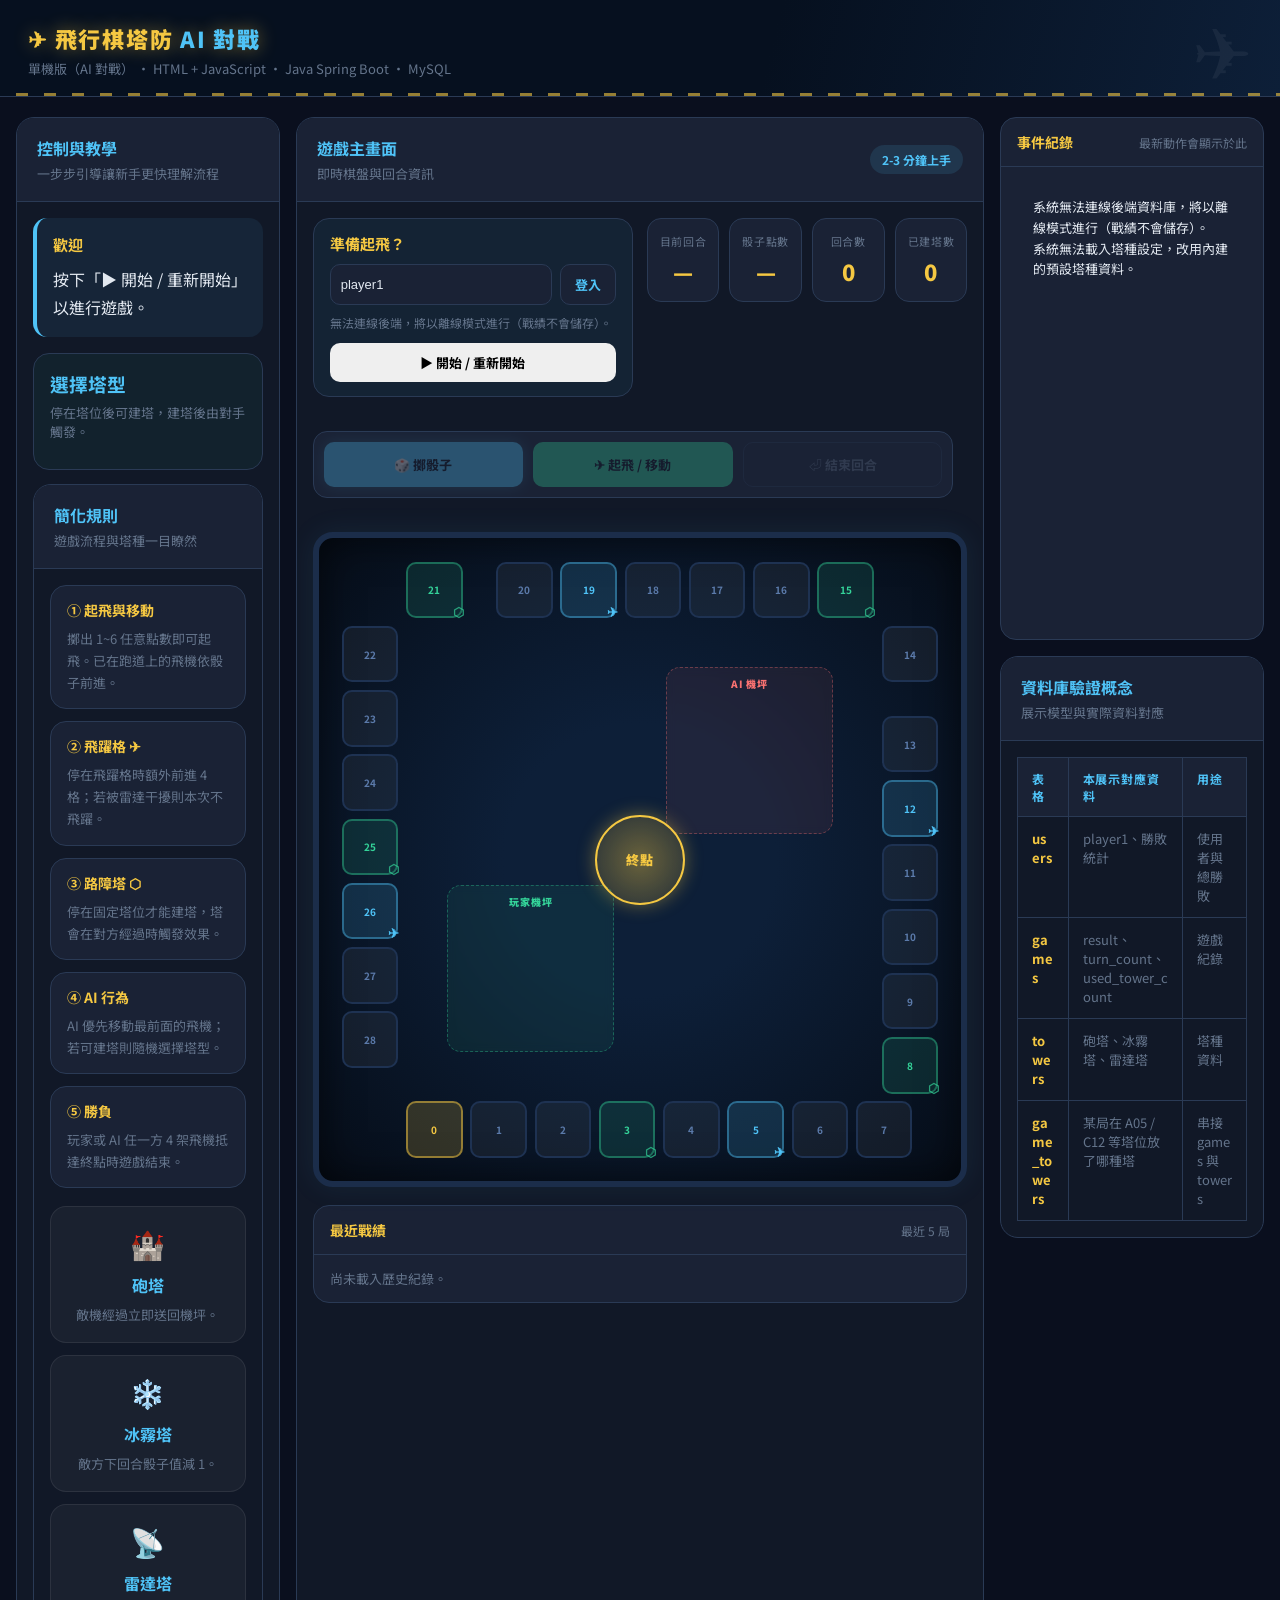
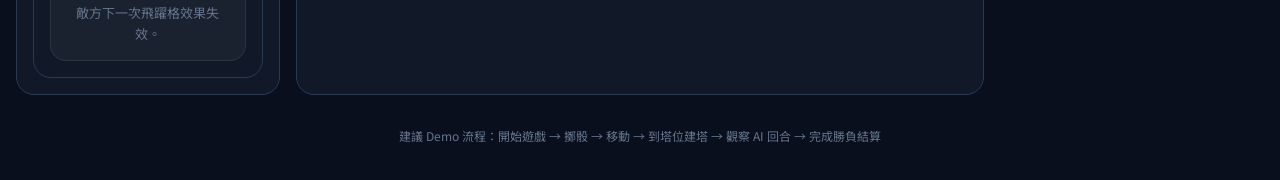
==== src/main/resources/static/index.html @ 7eaee4f8 "workflow second" ====
<!--
  這是整個「飛行棋塔防 AI 對戰」遊戲的唯一一張網頁。
  放在 src/main/resources/static/ 底下，Spring Boot 會把這裡的檔案當成純靜態資源，
  使用者瀏覽 http://localhost:8080/ 時直接回傳這份 HTML，不經過任何樣板引擎渲染。

  所有「動態」的部分（棋盤畫面、回合狀態、AI 行動……）都是由頁面最下方載入的
  /app.js 這支 JavaScript，在瀏覽器端用 document.getElementById(...) 抓取這裡定義的元素、
  再動態修改內容或樣式做出來的。所以下面的註解，重點會放在「這個元素的 id/class
  是被 app.js 或 style.css 拿去做什麼用」。
-->
<!DOCTYPE html>
<html lang="zh-Hant">
<head>
  <meta charset="UTF-8" />
  <meta name="viewport" content="width=device-width, initial-scale=1.0" />
  <title>飛行棋塔防 AI 對戰</title>
  <!-- 從 Google Fonts 載入「思源黑體（Noto Sans TC）」，讓中文字顯示更好看 -->
  <link rel="preconnect" href="https://fonts.googleapis.com">
  <link href="https://fonts.googleapis.com/css2?family=Noto+Sans+TC:wght@400;700;900&display=swap" rel="stylesheet">
  <!-- 樣式表，對應 src/main/resources/static/style.css。用相對路徑（不加開頭的 /）而不是 /style.css，
       是為了同時相容 Spring Boot（服務在網域根目錄）跟 GitHub Pages（服務在 /Flight_chess/ 子路徑）兩種情境 -->
  <link rel="stylesheet" href="style.css" />
</head>
<body>
  <!-- 頁首：純裝飾用的標題區塊，.runway-line 是 CSS 動畫做出的跑道虛線效果 -->
  <header>
    <div class="runway-line"></div>
    <h1>✈ 飛行棋塔防 <span>AI 對戰</span></h1>
    <p>單機版（AI 對戰） • HTML + JavaScript • Java Spring Boot • MySQL</p>
  </header>

  <main class="wrap">
    <!-- 整個畫面用 CSS Grid 分成三欄：左邊教學面板 / 中間棋盤 / 右邊紀錄與資料庫展示 -->
    <div class="grid-main">

      <!-- ===== 左欄：控制與教學面板 ===== -->
      <aside class="card info-panel">
        <div class="card-header">
          <div>
            <h2>控制與教學</h2>
            <p class="subtitle">一步步引導讓新手更快理解流程</p>
          </div>
        </div>

        <div class="body">
          <!--
            教學提示區塊：app.js 裡的 setTip(title, text) 函式會即時改寫這兩個元素的內容，
            在遊戲的每個步驟（擲骰、移動、AI 回合中……）顯示對應的操作提示，
            達成「像有一個小老師在旁邊教你怎麼玩」的效果。
          -->
          <div class="tutorial">
            <h3 id="tipTitle">歡迎</h3>
            <div id="tipText">按下「▶ 開始 / 重新開始」以進行遊戲。</div>
          </div>

          <!--
            建塔選單：裡面的按鈕不是寫死在這裡，而是 app.js 頁面載入時呼叫 GET /api/towers 拿到
            塔種清單後，用 renderTowerChoiceButtons() 動態產生的（每顆按鈕的 data-tower 屬性
            標記塔的種類代號），這樣「有哪幾種塔、名字/圖示是什麼」就以資料庫為準，不用前後端
            各自維護一份寫死的清單。預設用 style="display:none" 藏起來，玩家移動後如果剛好停在
            塔位格，app.js 會把這裡的 display 改成 "grid" 顯示出來。
          -->
          <div class="tower-choice-panel">
            <div class="tower-title">
              <h3>選擇塔型</h3>
              <p>停在塔位後可建塔，建塔後由對手觸發。</p>
            </div>
            <div class="choice" id="towerChoices" style="display:none"></div>
          </div>

          <!-- 純靜態的規則說明文字，讓新手玩之前先了解玩法，這一區完全不需要 JavaScript 參與 -->
          <div class="rule-panel-wrapper">
            <section class="card rule-panel">
              <div class="card-header">
                <div>
                  <h2>簡化規則</h2>
                  <p class="subtitle">遊戲流程與塔種一目瞭然</p>
                </div>
              </div>
              <div class="body">
                <div class="rules">
                  <div class="rule"><b>① 起飛與移動</b><span class="small">擲出 1~6 任意點數即可起飛。已在跑道上的飛機依骰子前進。</span></div>
                  <div class="rule"><b>② 飛躍格 ✈</b><span class="small">停在飛躍格時額外前進 4 格；若被雷達干擾則本次不飛躍。</span></div>
                  <div class="rule"><b>③ 路障塔 ⬡</b><span class="small">停在固定塔位才能建塔，塔會在對方經過時觸發效果。</span></div>
                  <div class="rule"><b>④ AI 行為</b><span class="small">AI 優先移動最前面的飛機；若可建塔則隨機選擇塔型。</span></div>
                  <div class="rule"><b>⑤ 勝負</b><span class="small">玩家或 AI 任一方 4 架飛機抵達終點時遊戲結束。</span></div>
                </div>

                <div class="tower-types-panel">
                  <div class="tower-card">
                    <span class="icon">🏰</span>
                    <strong>砲塔</strong>
                    <p>敵機經過立即送回機坪。</p>
                  </div>
                  <div class="tower-card">
                    <span class="icon">❄️</span>
                    <strong>冰霧塔</strong>
                    <p>敵方下回合骰子值減 1。</p>
                  </div>
                  <div class="tower-card">
                    <span class="icon">📡</span>
                    <strong>雷達塔</strong>
                    <p>敵方下一次飛躍格效果失效。</p>
                  </div>
                </div>
              </div>
            </section>
          </div>
        </div>
      </aside>

      <!-- ===== 中欄：遊戲主畫面（棋盤） ===== -->
      <section class="card board-panel">
        <div class="card-header">
          <div>
            <h2>遊戲主畫面</h2>
            <p class="subtitle">即時棋盤與回合資訊</p>
          </div>
          <span class="chip">2-3 分鐘上手</span>
        </div>

        <div class="body">
          <div class="board-header-row">
            <!-- 開始 / 重新開始按鈕：app.js 監聽這顆按鈕的 click 事件，重置整個遊戲狀態並開新的一局 -->
            <div class="start-box compact">
              <h3>準備起飛？</h3>
              <!--
                身分輸入區：只填名字、不需要密碼，純粹讓後端知道「這次是誰在玩」，
                好把這一局的勝敗紀錄掛在正確的名字底下。輸入框預設值 player1，
                不改名字直接按「登入」的話，行為跟以前寫死自動登入 player1 完全一樣。
              -->
              <div class="player-id-row">
                <input type="text" id="usernameInput" placeholder="輸入你的名字" value="player1" maxlength="20" />
                <button id="loginBtn" class="secondary">登入</button>
              </div>
              <p class="small" id="loginStatus">尚未登入，戰績不會被記錄</p>
              <button id="startBtn">▶ 開始 / 重新開始</button>
            </div>
            <!--
              四個狀態顯示區塊，對應 app.js 的 updateLabels() 函式：
              每次遊戲狀態改變（換人、擲骰、回合數增加、建塔）都會重新把最新數值寫進這四個 <b> 標籤裡。
            -->
            <div class="status">
              <div class="stat"><small>目前回合</small><b id="turnLabel">—</b></div>
              <div class="stat"><small>骰子點數</small><b id="diceLabel">—</b></div>
              <div class="stat"><small>回合數</small><b id="roundLabel">0</b></div>
              <div class="stat"><small>已建塔數</small><b id="towerCountLabel">0</b></div>
            </div>
          </div>

          <!--
            三個操作按鈕，對應玩家一個回合的標準流程：擲骰 -> 移動 -> 結束回合。
            一開始都是 disabled（灰掉不能按），app.js 會依照目前輪到誰、進行到哪個步驟，
            動態切換這三顆按鈕的 disabled 狀態，避免玩家亂按（例如還沒擲骰就想移動）。
          -->
          <div class="top-row">
            <div class="controls">
              <button id="rollBtn" disabled>🎲 擲骰子</button>
              <button id="moveBtn" disabled>✈ 起飛 / 移動</button>
              <button id="endBtn" disabled>⏎ 結束回合</button>
            </div>
          </div>

          <!--
            棋盤本體：這裡一開始是空的 <div>！
            app.js 的 drawBoard() 函式會用 JavaScript 動態產生棋盤格子、機坪、飛機、塔等所有畫面元素，
            並塞進這個容器裡。每次遊戲狀態改變時，drawBoard() 都會清空重畫一次
            （board.innerHTML = ''），是最單純但足夠應付這個規模遊戲的畫面更新方式。
          -->
          <div id="board" class="board-root"></div>

          <!--
            最近戰績：內容完全由 app.js 的 renderHistory() 動態產生（一開始只有這行純文字提示），
            資料來源是 GET /api/games/history?userId=，回傳目前登入者最近 5 局的紀錄
            （結果、時間、回合數、玩家/AI 步數、建塔數）。每次表明身分、每局結束後都會重新載入一次。
          -->
          <section class="history-panel">
            <div class="history-header">
              <h3>最近戰績</h3>
              <span>最近 5 局</span>
            </div>
            <div id="historyBody">
              <p class="history-empty">尚未載入歷史紀錄。</p>
            </div>
          </section>
        </div>
      </section>

      <!-- ===== 右欄：事件紀錄 + 資料庫展示 ===== -->
      <aside class="right-col">
        <!-- 事件紀錄面板：app.js 的 log(msg, type) 函式會在這裡用 prepend() 把每一則新訊息插入最上方 -->
        <div class="card log-panel">
          <div class="log-header">
            <h3>事件紀錄</h3>
            <span>最新動作會顯示於此</span>
          </div>
          <div class="body">
            <div class="log" id="log"></div>
          </div>
        </div>

        <!--
          資料庫驗證概念表格：純靜態文字，用來對照說明「後端四張資料表分別存了什麼、用途是什麼」，
          幫助不熟資料庫的人理解這個 demo 專案的後端設計概念，跟目前畫面上的即時遊戲資料沒有直接綁定。
        -->
        <section class="card db-panel">
          <div class="card-header">
            <div>
              <h2>資料庫驗證概念</h2>
              <p class="subtitle">展示模型與實際資料對應</p>
            </div>
          </div>
          <div class="body">
            <table class="table">
              <thead><tr><th>表格</th><th>本展示對應資料</th><th>用途</th></tr></thead>
              <tbody>
                <tr><td>users</td><td>player1、勝敗統計</td><td>使用者與總勝敗</td></tr>
                <tr><td>games</td><td>result、turn_count、used_tower_count</td><td>遊戲紀錄</td></tr>
                <tr><td>towers</td><td>砲塔、冰霧塔、雷達塔</td><td>塔種資料</td></tr>
                <tr><td>game_towers</td><td>某局在 A05 / C12 等塔位放了哪種塔</td><td>串接 games 與 towers</td></tr>
              </tbody>
            </table>
          </div>
        </section>
      </aside>
    </div>

    <div class="footer">建議 Demo 流程：開始遊戲 → 擲骰 → 移動 → 到塔位建塔 → 觀察 AI 回合 → 完成勝負結算</div>
  </main>

  <!--
    遊戲結束彈窗：預設用 CSS（.modal 沒有 .show class 時 display:none）隱藏起來。
    app.js 的 endGame() 判定出勝負後，會把 "show" 這個 class 加到 #resultModal 上讓它顯示，
    並把結果文字寫進 #resultText / #resultDetail 這兩個元素。
  -->
  <div class="modal" id="resultModal">
    <div class="box">
      <h2>遊戲結束</h2>
      <div class="resultBig" id="resultText"></div>
      <p id="resultDetail"></p>
      <button id="closeModal">回到遊戲</button>
    </div>
  </div>

  <!-- 整個遊戲的邏輯大腦：所有互動、動畫、狀態管理、呼叫後端 API 都寫在這支檔案裡 -->
  <script src="app.js"></script>
</body>
</html>
---- src/main/resources/static/style.css ----
/*
  這是整個遊戲畫面的樣式表。
  設計採用深色科幻／機場跑道風格，主要靠 CSS 變數（自訂屬性）統一管理配色，
  這樣之後想換整體色調，只需要改最上面 :root 區塊裡的顏色值即可，不用每個地方都改。
*/
:root {
  --bg:       #0a0f1e; /* 整個頁面的背景色（深藍黑） */
  --panel:    #111827; /* 卡片（.card）的背景色 */
  --panel2:   #1a2235; /* 卡片內「次一層」區塊的背景色，例如 card-header、controls */
  --border:   #2a3a55; /* 卡片、按鈕等元素統一使用的邊框顏色 */
  --accent:   #4fc3f7; /* 主要強調色（藍），用在標題、擲骰按鈕等 */
  --accent2:  #f5c842; /* 次要強調色（金黃），用在 Logo 文字、統計數字、彈窗標題 */
  --green:    #34d399; /* 玩家陣營代表色 */
  --red:      #f87171; /* AI 陣營代表色 */
  --purple:   #a78bfa; /* 塔（防禦建築）代表色 */
  --text:     #e2e8f0; /* 一般文字顏色 */
  --muted:    #64748b; /* 次要／說明文字顏色（比較不顯眼） */
  --player-c: #34d399; /* 玩家顏色（目前程式碼實際上是直接寫死色碼，這個變數保留給未來擴充用） */
  --ai-c:     #f87171; /* AI 顏色（同上） */
  --glow-blue: 0 0 16px rgba(79,195,247,.35); /* 藍色光暈陰影，做出霓虹發光的視覺效果 */
  --glow-gold: 0 0 16px rgba(245,200,66,.35); /* 金色光暈陰影 */
}

/* 全域重置：把瀏覽器預設的 margin / padding 都清掉，並統一用 border-box 計算寬高（比較符合直覺，寬度包含 padding 和 border） */
*, *::before, *::after { box-sizing: border-box; margin: 0; padding: 0; }
body {
  font-family: "Noto Sans TC", "Microsoft JhengHei", Arial, sans-serif; /* 中文優先用思源黑體，找不到就退回微軟正黑體、Arial */
  background: var(--bg); color: var(--text); min-height: 100vh;
}

/* ── HEADER：頁面最上方的標題橫幅 ── */
header {
  position: relative; overflow: hidden;
  padding: 22px 28px 18px;
  border-bottom: 1px solid var(--border);
  background: linear-gradient(105deg, #06101f 60%, #0d1f38); /* 斜角漸層背景，增加科技感 */
}
/* ::before 偽元素：在標題右側疊一個超大的半透明飛機符號當背景裝飾，純視覺效果，不影響版面配置（pointer-events:none 讓滑鼠事件穿透它） */
header::before {
  content: '✈'; position: absolute; right: 28px; top: 50%; transform: translateY(-50%);
  font-size: 72px; opacity: .06; pointer-events: none;
}
header h1 { font-size: 22px; font-weight: 900; letter-spacing: .08em; color: var(--accent2); text-shadow: 0 0 18px rgba(245,200,66,.45); }
header h1 span { color: var(--accent); } /* 標題裡 <span>AI 對戰</span> 這段文字用另一種強調色 */
header p { margin-top: 5px; font-size: 13px; color: var(--muted); }

/* ── LAYOUT：整體版面（外層容器 + 主要三欄格線） ── */
.wrap { width: min(100%, 1440px); max-width: none; margin: 20px auto; padding: 0 16px; display: grid; grid-template-columns: 1fr; gap: 16px; }

/* ── CARDS：專案裡到處都在用的「卡片」樣式元件（圓角 + 邊框 + 深色背景） ── */
.card { background: var(--panel); border: 1px solid var(--border); border-radius: 18px; overflow: hidden; }
.card-header { display: flex; align-items: center; justify-content: space-between; gap: 12px; padding: 18px 20px; background: var(--panel2); border-bottom: 1px solid var(--border); }
.card-header h2 { margin: 0; font-size: 16px; color: var(--accent); }
.card-header .subtitle { margin: 4px 0 0; color: var(--muted); font-size: 13px; }
.card .body { padding: 16px; }

/* 小圓角標籤（例如頁面上「2-3 分鐘上手」那個小標籤） */
.chip { display: inline-flex; align-items: center; gap: 6px; padding: 6px 12px; border-radius: 999px; background: rgba(79,195,247,.12); color: var(--accent); font-size: 12px; font-weight: 700; }

/* ── CONTROLS：擲骰子／移動／結束回合 三顆按鈕的外層容器與按鈕通用樣式 ── */
.controls {
  display: flex; flex-wrap: wrap; gap: 10px; margin-bottom: 16px;
  background: var(--panel2); border: 1px solid var(--border);
  border-radius: 14px; padding: 10px;
}
.controls button { flex: 1 1 100px; padding: 12px 10px; font-size: 13px; } /* flex: 1 1 100px 讓三顆按鈕平均分配寬度，且最小 100px */
/* 全站按鈕的基礎樣式 */
button {
  border: none; border-radius: 10px; padding: 10px;
  font-weight: 700; font-size: 13px; cursor: pointer;
  transition: opacity .15s, transform .1s; font-family: inherit;
}
button:hover:not(:disabled) { opacity: .88; transform: translateY(-1px); } /* 滑鼠移入時微微上浮 + 變透明，但 disabled 的按鈕不套用這個效果 */
button:active:not(:disabled) { transform: translateY(0); } /* 按下瞬間回到原位，做出「按壓感」 */
button:disabled { opacity: .3; cursor: not-allowed; } /* app.js 會動態切換按鈕的 disabled 屬性，這裡負責讓「不能按」的按鈕看起來就是灰灰的不能按 */
#rollBtn   { background: var(--accent);  color: #0a0f1e; box-shadow: var(--glow-blue); }
#moveBtn   { background: var(--green);   color: #0a0f1e; }
#endBtn    { background: var(--panel2);  color: var(--muted); border: 1px solid var(--border); }
button.warn      { background: #fb923c; color: #0a0f1e; } /* 建塔選單裡「砲塔」按鈕用的警示橘色 */
button.secondary { background: var(--panel2); color: var(--accent); border: 1px solid var(--border); }

/* ── STATUS：回合／骰子／回合數／建塔數 四格統計資訊 ── */
.status { display: grid; grid-template-columns: repeat(4,1fr); gap: 10px; margin-bottom: 16px; }
.stat { background: var(--panel2); border: 1px solid var(--border); border-radius: 14px; padding: 14px 12px; text-align: center; }
.stat small { display: block; font-size: 11px; color: var(--muted); letter-spacing: .06em; text-transform: uppercase; margin-bottom: 6px; }
.stat b { display: block; font-size: 22px; font-weight: 900; color: var(--accent2); } /* 這個 <b> 標籤就是 app.js updateLabels() 會動態改內容的地方 */

/* ── BOARD：棋盤格子樣式 ── */
/*
  棋盤上每一格 (.cell) 都用 position:absolute 搭配 left/top 的百分比座標來定位，
  座標數值來自 app.js 裡的 path 陣列（[x,y] 座標表），所以 CSS 這邊只負責「長什麼樣子」，
  「畫在哪裡」是 JavaScript 動態算出來後用 inline style 設定的。
*/
.cell {
  position: absolute; width: 8.8%; height: 8.8%;
  border-radius: 10px; border: 2px solid #1e3252;
  display: flex; align-items: center; justify-content: center;
  font-size: 10px; font-weight: 700; color: #5b7aaa;
}
.cell.path      { background: rgba(255,255,255,.05); } /* 一般路徑格 */
.cell.start     { background: rgba(245,200,66,.18); border-color: rgba(245,200,66,.5); color: var(--accent2); } /* 起點格（第 0 格） */
.cell.jump      { background: rgba(79,195,247,.15); border-color: rgba(79,195,247,.4); color: var(--accent); } /* 飛躍格 */
.cell.towerSpot { background: rgba(52,211,153,.12); border-color: rgba(52,211,153,.4); color: var(--green); } /* 可建塔格 */
.cell.finish {
  width: 14%; height: 14%;
  background: radial-gradient(circle, rgba(245,200,66,.4), rgba(245,200,66,.1));
  border: 2px solid var(--accent2); border-radius: 50%;
  color: var(--accent2); font-size: 13px; font-weight: 900; letter-spacing: .05em;
  box-shadow: 0 0 18px rgba(245,200,66,.4); z-index: 5; /* 終點格畫成一個發光圓形，比其他格子大一些 */
}
/* 用 ::after 偽元素在格子右下角疊加小圖示文字，區分飛躍格 / 可建塔格，不用額外加 HTML 元素 */
.cell::after { position: absolute; font-size: 13px; bottom: -5px; right: -3px; }
.cell.jump::after      { content: "✈"; }
.cell.towerSpot::after { content: "⬡"; color: var(--green); opacity: .7; }

/* ── 機坪（尚未起飛的飛機停放區） ── */
.hangar {
  position: absolute; border-radius: 14px;
  padding: 8px 10px; font-size: 11px; font-weight: 900;
  text-align: center; border: 1px dashed; backdrop-filter: blur(4px); /* 虛線邊框 + 毛玻璃模糊效果 */
}
.hangar-label { font-size: 10px; letter-spacing: .08em; text-transform: uppercase; margin-bottom: 6px; display: block; }
.hangar.player { left: 20%; bottom: 20%; width: 26%; min-height: 26%; background: rgba(52,211,153,.08); border-color: rgba(52,211,153,.35); color: var(--green); } /* 玩家機坪固定畫在棋盤左下角 */
.hangar.ai     { right: 20%; top: 20%;  width: 26%; min-height: 26%; background: rgba(248,113,113,.08); border-color: rgba(248,113,113,.35); color: var(--red); } /* AI 機坪固定畫在棋盤右上角 */
.hangar-planes { display: flex; flex-wrap: wrap; justify-content: center; gap: 4px; min-height: 34px; align-items: center; } /* 機坪裡飛機圖示用 flex 自動排列 */

/* ── 飛機棋子與塔的樣式 ── */
/*
  .plane 的 transition: left .35s ease, top .35s ease 是整個棋盤「動畫」的關鍵：
  app.js 每次只是單純改變飛機元素的 left/top（百分比座標），
  瀏覽器就會自動把「舊位置 -> 新位置」的移動過程，用 0.35 秒的緩動動畫呈現出來，
  完全不需要自己寫 requestAnimationFrame 或任何 JS 動畫邏輯。
*/
.plane { position: absolute; width: 28px; height: 28px; display: flex; align-items: center; justify-content: center; z-index: 10; transition: left .35s ease, top .35s ease; filter: drop-shadow(0 2px 6px rgba(0,0,0,.6)); }
.plane svg { width: 100%; height: 100%; }
.hangar-plane { display: inline-flex; align-items: center; justify-content: center; width: 22px; height: 22px; filter: drop-shadow(0 1px 3px rgba(0,0,0,.5)); }
.hangar-plane svg { width: 100%; height: 100%; }

.tower { position: absolute; width: 28px; height: 28px; border-radius: 7px; background: rgba(167,139,250,.2); border: 2px solid var(--purple); display: flex; align-items: center; justify-content: center; font-size: 16px; z-index: 8; box-shadow: 0 0 10px rgba(167,139,250,.25); }

/* ── PANEL ELEMENTS：整體版面配置細節（三欄格線、各個小區塊的排版） ── */
.grid-main { display: grid; grid-template-columns: minmax(240px, 1fr) auto minmax(240px, 1fr); gap: 16px; } /* 左右兩欄彈性寬度、中間棋盤欄用 auto（依內容自動決定寬度） */
.right-col { display: flex; flex-direction: column; gap: 16px; }
.board-panel, .info-panel, .rule-panel, .db-panel { display: flex; flex-direction: column; }
.top-row { display: grid; grid-template-columns: 1fr auto; gap: 14px; margin-bottom: 18px; align-items: center; }
.board-header-row { display: grid; grid-template-columns: minmax(220px, 320px) 1fr; gap: 14px; margin-bottom: 18px; align-items: start; }
.start-box.compact { padding: 14px 16px; }
.start-box.compact h3 { font-size: 15px; margin-bottom: 10px; }
.start-box.compact button { width: 100%; }
.chip-wrapper { display: flex; justify-content: flex-end; align-items: center; }

/* 身分輸入區（輸入名字 + 登入按鈕），跟 app.js 的 identifyUser() 對應 */
.player-id-row { display: flex; gap: 8px; margin-bottom: 8px; }
.player-id-row input {
  flex: 1; min-width: 0; padding: 10px; border-radius: 10px;
  border: 1px solid var(--border); background: var(--panel2); color: var(--text); font-size: 13px;
}
.player-id-row input:focus { outline: 1px solid var(--accent); }
/* 這裡要覆蓋掉 .start-box.compact button 的 width:100%，讓登入按鈕維持自己該有的寬度，跟輸入框並排 */
.start-box.compact .player-id-row button { width: auto; flex: 0 0 auto; padding: 10px 14px; }
#loginStatus { color: var(--muted); font-size: 12px; margin-bottom: 10px; }

/* 棋盤外框：用 aspect-ratio: 1/1 讓棋盤永遠維持正方形，不管視窗寬度怎麼變 */
#board {
  position: relative; margin: auto;
  width: min(720px, 100%); aspect-ratio: 1/1;
  background: radial-gradient(ellipse at 50% 50%, #0d1f38 30%, #060d18);
  border: 6px solid #1b2d4a; border-radius: 20px;
  box-shadow: inset 0 0 40px rgba(0,0,0,.6), 0 0 30px rgba(79,195,247,.08);
  overflow: hidden;
}
.board-root { width: 100%; display:flex; align-items:center; justify-content:center; padding: 12px; }

/* 事件紀錄面板：.log 固定高度並可垂直捲動，最新訊息會用 prepend 加到最上面 */
.log-panel { border: 1px solid var(--border); border-radius: 16px; overflow: hidden; background: var(--panel2); }
.log-header { display: flex; align-items: baseline; justify-content: space-between; gap: 12px; padding: 14px 16px; border-bottom: 1px solid var(--border); }
.log-header h3 { margin: 0; font-size: 14px; color: var(--accent2); }
.log-header span { color: var(--muted); font-size: 12px; }
.log { min-height: 400px; height: 440px; overflow-y: auto; padding: 14px 16px; font-size: 13px; line-height: 1.6; }

.start-box { border: 1px solid var(--border); border-radius: 16px; padding: 18px; background: rgba(79,195,247,.06); margin-bottom: 16px; }
.start-box h3 { margin: 0 0 8px; color: var(--accent2); }
.start-box p { color: var(--muted); line-height: 1.7; margin-bottom: 16px; }

/* 教學提示區塊（對應 index.html 裡的 #tipTitle / #tipText），左側有一條強調色的邊條，視覺上像便利貼提示 */
.tutorial { border-left: 4px solid var(--accent); background: rgba(79,195,247,.08); border-radius: 14px; padding: 16px; margin-bottom: 16px; }
.tutorial h3 { margin: 0 0 10px; color: var(--accent2); font-size: 15px; }
.tutorial div { color: var(--text); line-height: 1.75; }

.tower-choice-panel { border: 1px solid var(--border); border-radius: 16px; padding: 16px; background: rgba(52,211,153,.05); }
.tower-title { margin-bottom: 12px; }
.tower-title h3 { margin: 0 0 6px; color: var(--accent); }
.tower-title p { margin: 0; color: var(--muted); font-size: 13px; }
.choice { display: grid; grid-template-columns: repeat(3,1fr); gap: 10px; } /* 三種塔的選擇按鈕平均分成三欄 */
.choice button { padding: 12px 10px; font-size: 14px; }
.rule-panel .body { display: grid; gap: 18px; }
.rules { display: grid; gap: 12px; grid-template-columns: 1fr; }
.rule { background: var(--panel2); border: 1px solid var(--border); border-radius: 16px; padding: 14px 16px; }
.rule b { display: block; color: var(--accent2); font-size: 14px; margin-bottom: 8px; }
.rule .small { display: block; color: var(--muted); font-size: 13px; line-height: 1.7; }
.tower-types-panel { display: grid; grid-template-columns: 1fr; gap: 12px; }

.rule-panel-wrapper { margin-top: 14px; display: grid; gap: 12px; }
.tower-types-panel .tower-card { padding: 16px; border-radius: 16px; background: rgba(255,255,255,.04); border: 1px solid rgba(255,255,255,.08); text-align: center; }
.tower-types-panel .tower-card .icon { display: block; font-size: 28px; margin-bottom: 10px; }
.tower-types-panel .tower-card strong { display: block; color: var(--accent); margin-bottom: 8px; }
.tower-types-panel .tower-card p { margin: 0; color: var(--muted); font-size: 13px; line-height: 1.6; }
.db-panel .body { display: grid; gap: 16px; }

/* 資料庫對照表格樣式 */
.table { width: 100%; border-collapse: collapse; font-size: 13px; table-layout: fixed; }
.table th, .table td { border: 1px solid var(--border); padding: 12px 14px; text-align: left; vertical-align: top; word-break: break-word; }
.table th { background: var(--panel2); color: var(--accent); font-size: 12px; letter-spacing: .07em; text-transform: uppercase; }
.table td { color: var(--muted); }
.table td:first-child { color: var(--accent2); font-weight: 700; }
.table th:nth-child(1), .table td:nth-child(1) { width: 22%; }
.table th:nth-child(2), .table td:nth-child(2) { width: 50%; }
.table th:nth-child(3), .table td:nth-child(3) { width: 28%; }

/* ── 最近戰績面板：棋盤下方，內容由 app.js 的 renderHistory() 動態產生 ── */
.history-panel { border: 1px solid var(--border); border-radius: 16px; margin-top: 18px; overflow: hidden; background: var(--panel2); }
.history-header { display: flex; align-items: baseline; justify-content: space-between; gap: 12px; padding: 14px 16px; border-bottom: 1px solid var(--border); }
.history-header h3 { margin: 0; font-size: 14px; color: var(--accent2); }
.history-header span { color: var(--muted); font-size: 12px; }
#historyBody { padding: 14px 16px; }
.history-empty { color: var(--muted); font-size: 13px; }
/* 歷史紀錄表格：欄位比資料庫展示表格多，不套用 .table 的固定欄寬規則，改用 auto 讓瀏覽器自行分配 */
.history-table { width: 100%; border-collapse: collapse; font-size: 13px; table-layout: auto; }
.history-table th, .history-table td { border: 1px solid var(--border); padding: 10px 12px; text-align: left; white-space: nowrap; }
.history-table th { background: var(--panel); color: var(--accent); font-size: 11px; letter-spacing: .05em; text-transform: uppercase; }
.history-table td { color: var(--text); }
.history-table .result-win { color: var(--green); font-weight: 700; }
.history-table .result-lose { color: var(--red); font-weight: 700; }

.footer { grid-column: 1 / -1; text-align: center; color: var(--muted); font-size: 12px; padding: 16px 0; }

/* ── MODAL：遊戲結束彈窗 ── */
/* 預設 display:none 隱藏；app.js 幫 #resultModal 加上 .show 這個 class 之後，下面這條規則才會讓它以 flex 顯示出來並置中 */
.modal { position: fixed; inset: 0; background: rgba(0,0,0,.75); display: none; align-items: center; justify-content: center; z-index: 99; backdrop-filter: blur(6px); }
.modal.show { display: flex; }
.modal .box { background: var(--panel); border: 1px solid var(--border); border-radius: 20px; max-width: 480px; width: 90%; padding: 28px; box-shadow: 0 0 40px rgba(79,195,247,.15), 0 30px 60px rgba(0,0,0,.5); }
.modal h2 { color: var(--accent2); margin-bottom: 12px; }
.resultBig { font-size: 56px; font-weight: 900; text-align: center; color: var(--accent2); text-shadow: 0 0 30px rgba(245,200,66,.5); padding: 16px 0; }
#resultDetail { color: var(--muted); font-size: 14px; line-height: 1.7; margin: 10px 0 18px; }
#closeModal { width: 100%; padding: 12px; background: var(--accent2); color: #0a0f1e; font-size: 15px; border-radius: 10px; }

/* 保留給未來用的「高亮」樣式（例如引導教學時框住某個元素），目前 app.js 沒有實際加上這個 class */
.highlight { outline: 3px solid var(--accent2) !important; animation: pulse 1s infinite; }
@keyframes pulse { 50% { outline-color: var(--accent); } }

/* ── RESPONSIVE：響應式設計，視窗變窄時把三欄改成單欄堆疊，避免內容擠壓變形 ── */
@media (max-width: 1040px) {
  .wrap { grid-template-columns: 1fr; }
  .top-row { grid-template-columns: 1fr; }
  .choice { grid-template-columns: 1fr; }
  .tower-types-panel { grid-template-columns: 1fr; }
}

@media (max-width: 720px) {
  header { padding: 18px 18px 16px; }
  .card-header { flex-direction: column; align-items: flex-start; padding: 16px; }
  .card-header h2 { font-size: 15px; }
  .top-row, .choice { grid-template-columns: 1fr; }
  button { font-size: 14px; }
  #board { min-height: 380px; }
}

/* 頁首那條會一直往右跑的跑道虛線動畫，純裝飾用，跟遊戲邏輯無關 */
@keyframes runway { 0% { transform: translateX(-100%); } 100% { transform: translateX(200%); } }
.runway-line { position: absolute; bottom: 0; left: 0; right: 0; height: 3px; background: repeating-linear-gradient(90deg, transparent 0, transparent 16px, var(--accent2) 16px, var(--accent2) 28px); animation: runway 6s linear infinite; opacity: .6; }
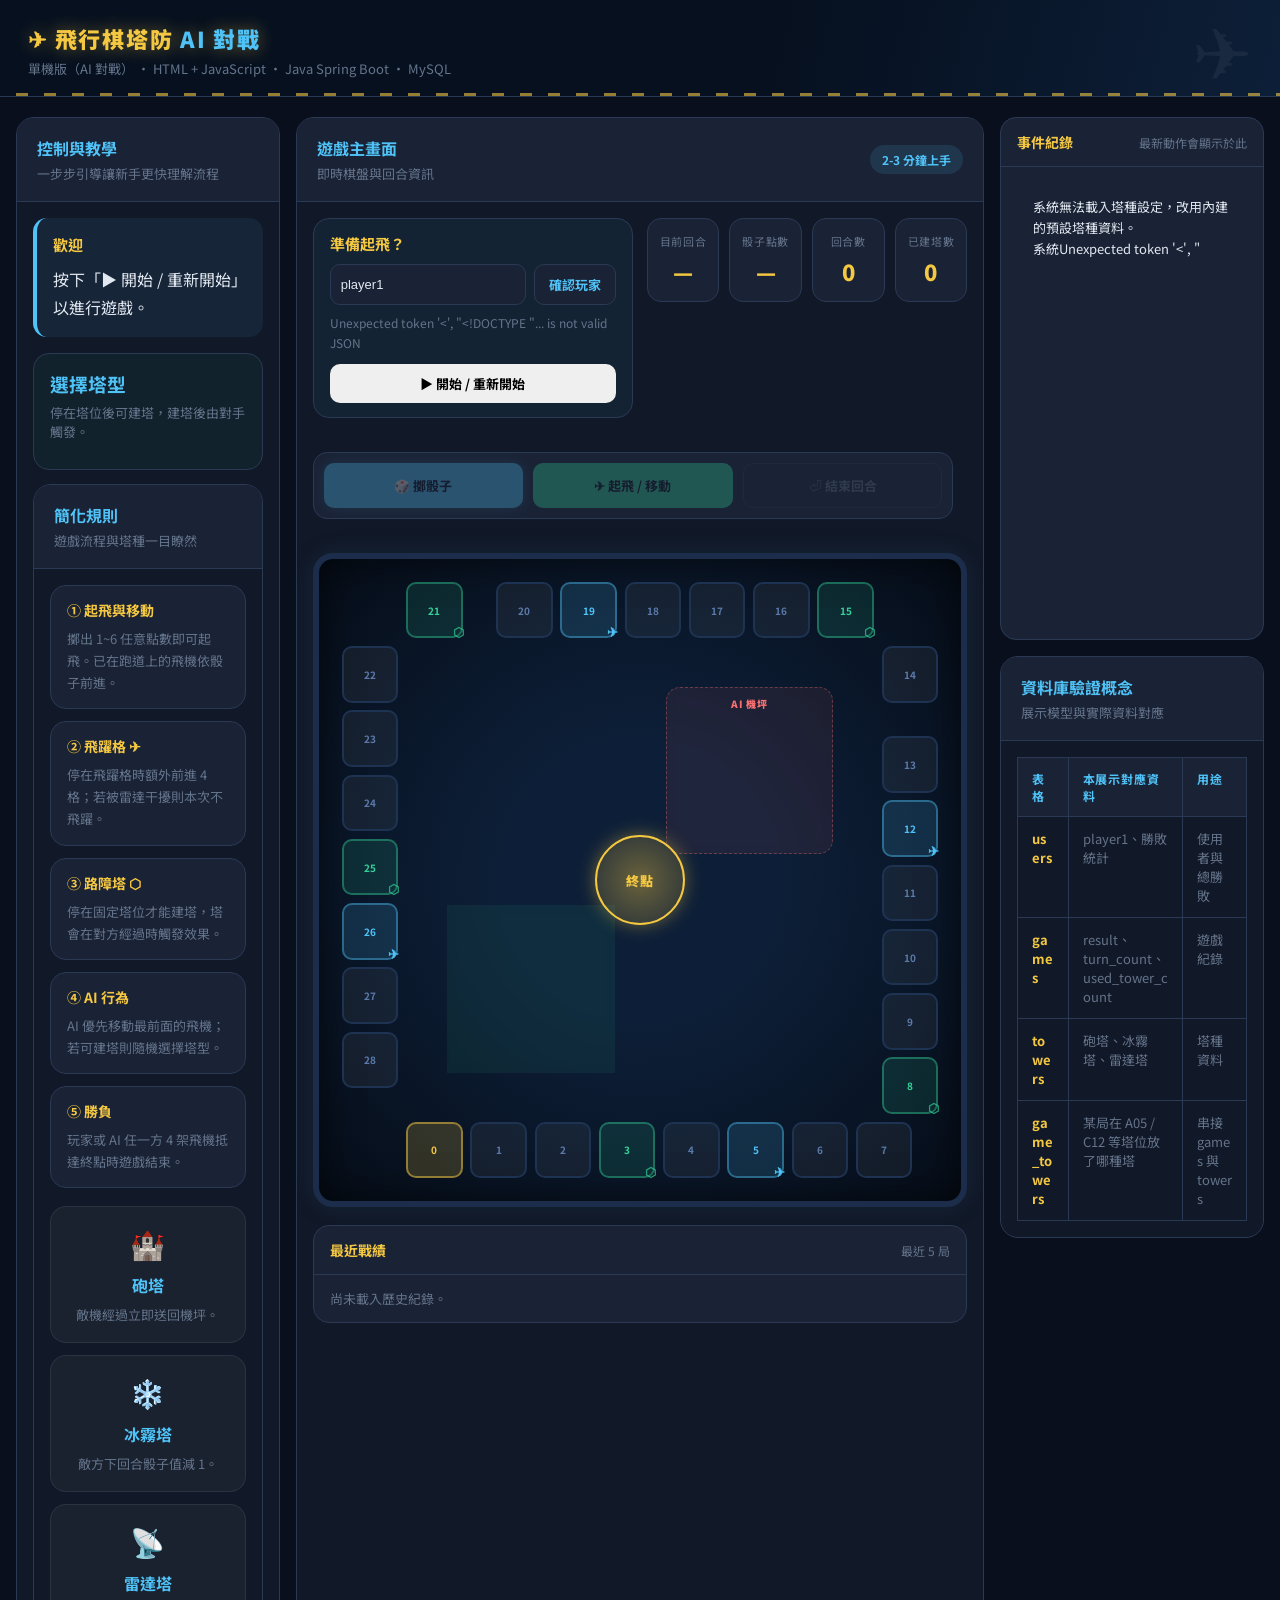
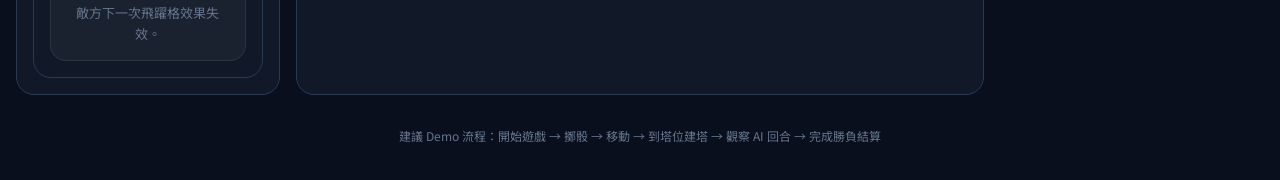
==== commit 724db398: "only username commit" ====
--- a/src/main/resources/static/index.html
+++ b/src/main/resources/static/index.html
@@ -127,13 +127,13 @@
               <!--
                 身分輸入區：只填名字、不需要密碼，純粹讓後端知道「這次是誰在玩」，
                 好把這一局的勝敗紀錄掛在正確的名字底下。輸入框預設值 player1，
-                不改名字直接按「登入」的話，行為跟以前寫死自動登入 player1 完全一樣。
+                不改名字直接按「確認玩家」時，會使用預設名稱 player1 載入或建立戰績。
               -->
               <div class="player-id-row">
                 <input type="text" id="usernameInput" placeholder="輸入你的名字" value="player1" maxlength="20" />
-                <button id="loginBtn" class="secondary">登入</button>
+                <button id="loginBtn" class="secondary">確認玩家</button>
               </div>
-              <p class="small" id="loginStatus">尚未登入，戰績不會被記錄</p>
+              <p class="small" id="loginStatus">確認玩家名稱後即可記錄戰績</p>
               <button id="startBtn">▶ 開始 / 重新開始</button>
             </div>
             <!--
@@ -171,7 +171,7 @@
 
           <!--
             最近戰績：內容完全由 app.js 的 renderHistory() 動態產生（一開始只有這行純文字提示），
-            資料來源是 GET /api/games/history?userId=，回傳目前登入者最近 5 局的紀錄
+            資料來源是 GET /api/games/history?userId=，回傳目前玩家最近 5 局的紀錄
             （結果、時間、回合數、玩家/AI 步數、建塔數）。每次表明身分、每局結束後都會重新載入一次。
           -->
           <section class="history-panel">
--- a/src/main/resources/static/style.css
+++ b/src/main/resources/static/style.css
@@ -149,14 +149,14 @@
 .start-box.compact button { width: 100%; }
 .chip-wrapper { display: flex; justify-content: flex-end; align-items: center; }
 
-/* 身分輸入區（輸入名字 + 登入按鈕），跟 app.js 的 identifyUser() 對應 */
+/* 身分輸入區（輸入名字 + 確認玩家按鈕），跟 app.js 的 identifyUser() 對應 */
 .player-id-row { display: flex; gap: 8px; margin-bottom: 8px; }
 .player-id-row input {
   flex: 1; min-width: 0; padding: 10px; border-radius: 10px;
   border: 1px solid var(--border); background: var(--panel2); color: var(--text); font-size: 13px;
 }
 .player-id-row input:focus { outline: 1px solid var(--accent); }
-/* 這裡要覆蓋掉 .start-box.compact button 的 width:100%，讓登入按鈕維持自己該有的寬度，跟輸入框並排 */
+/* 覆蓋 .start-box.compact button 的 width:100%，讓確認按鈕與輸入框並排 */
 .start-box.compact .player-id-row button { width: auto; flex: 0 0 auto; padding: 10px 14px; }
 #loginStatus { color: var(--muted); font-size: 12px; margin-bottom: 10px; }
 
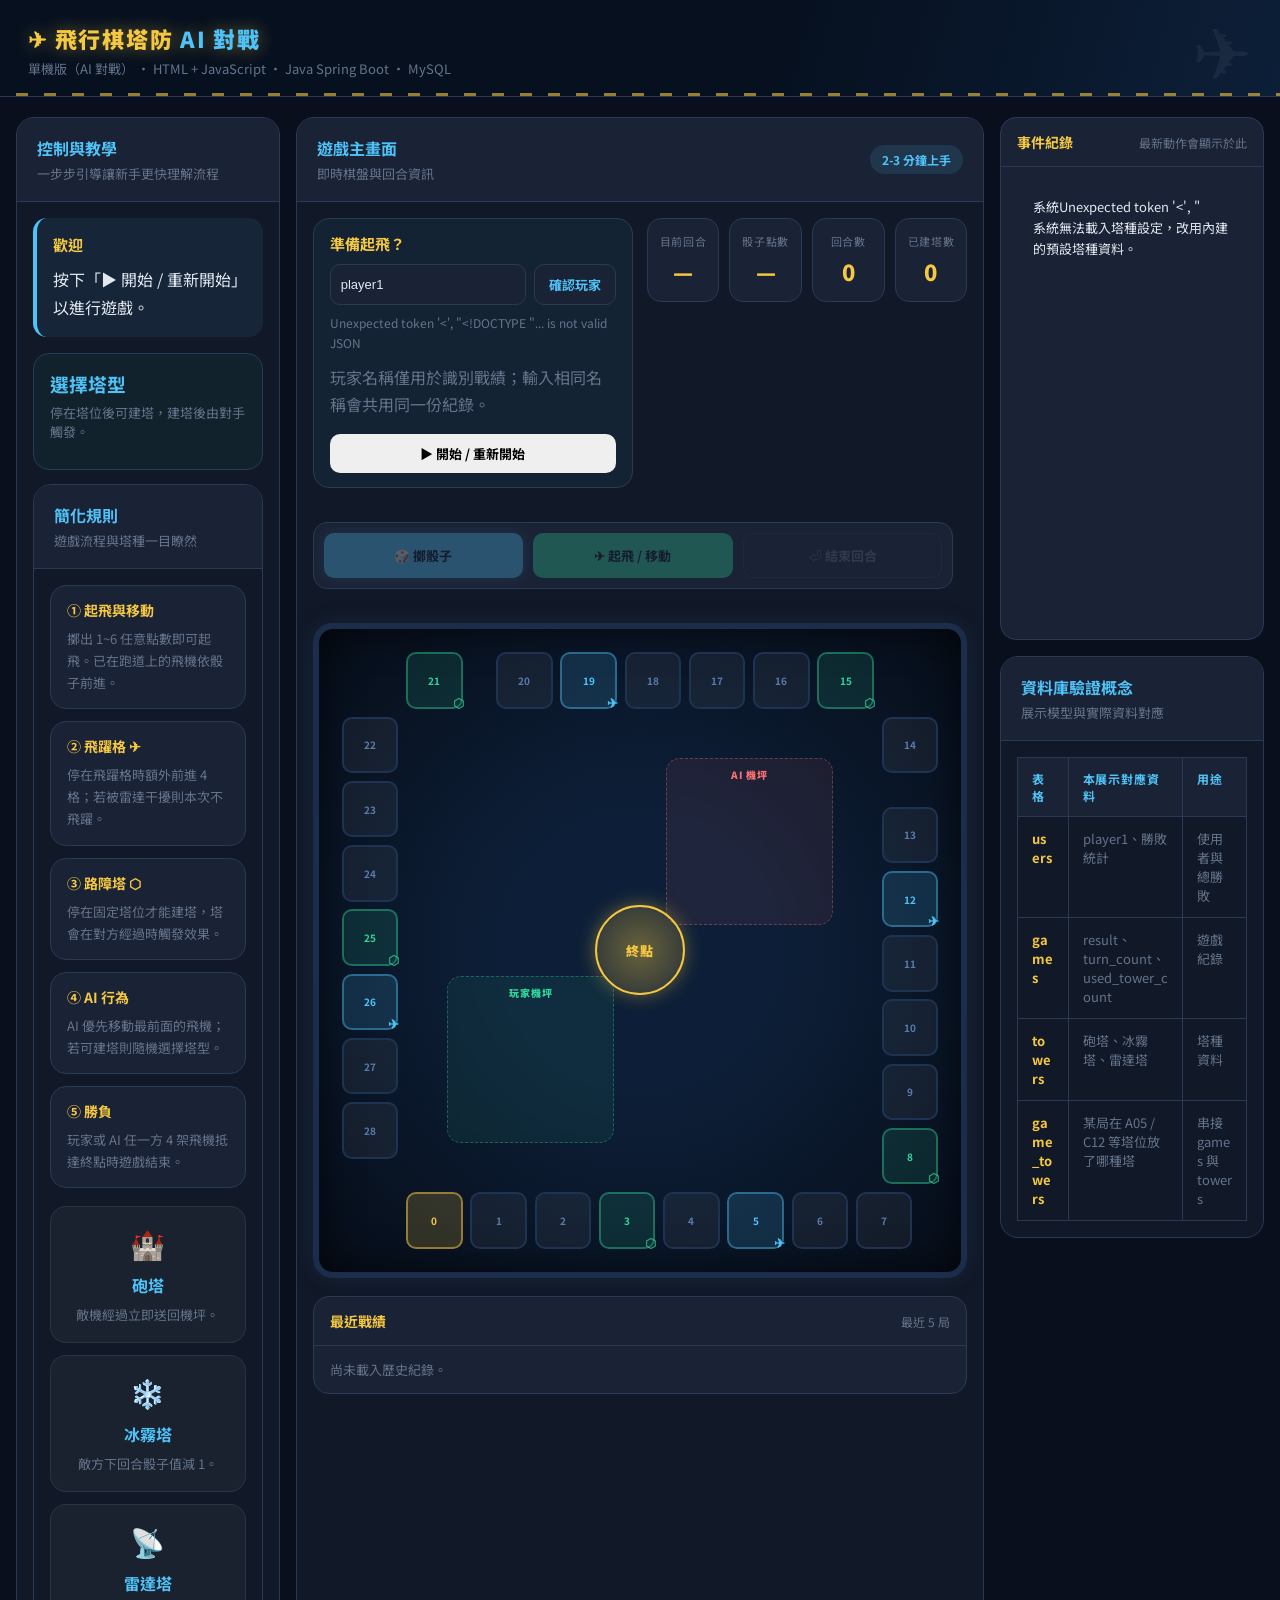
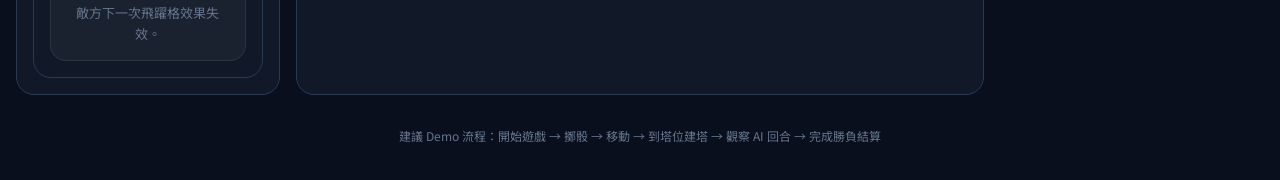
==== commit 77e58ec8: "third commit" ====
--- a/src/main/resources/static/index.html
+++ b/src/main/resources/static/index.html
@@ -134,6 +134,7 @@
                 <button id="loginBtn" class="secondary">確認玩家</button>
               </div>
               <p class="small" id="loginStatus">確認玩家名稱後即可記錄戰績</p>
+              <p class="small">玩家名稱僅用於識別戰績；輸入相同名稱會共用同一份紀錄。</p>
               <button id="startBtn">▶ 開始 / 重新開始</button>
             </div>
             <!--
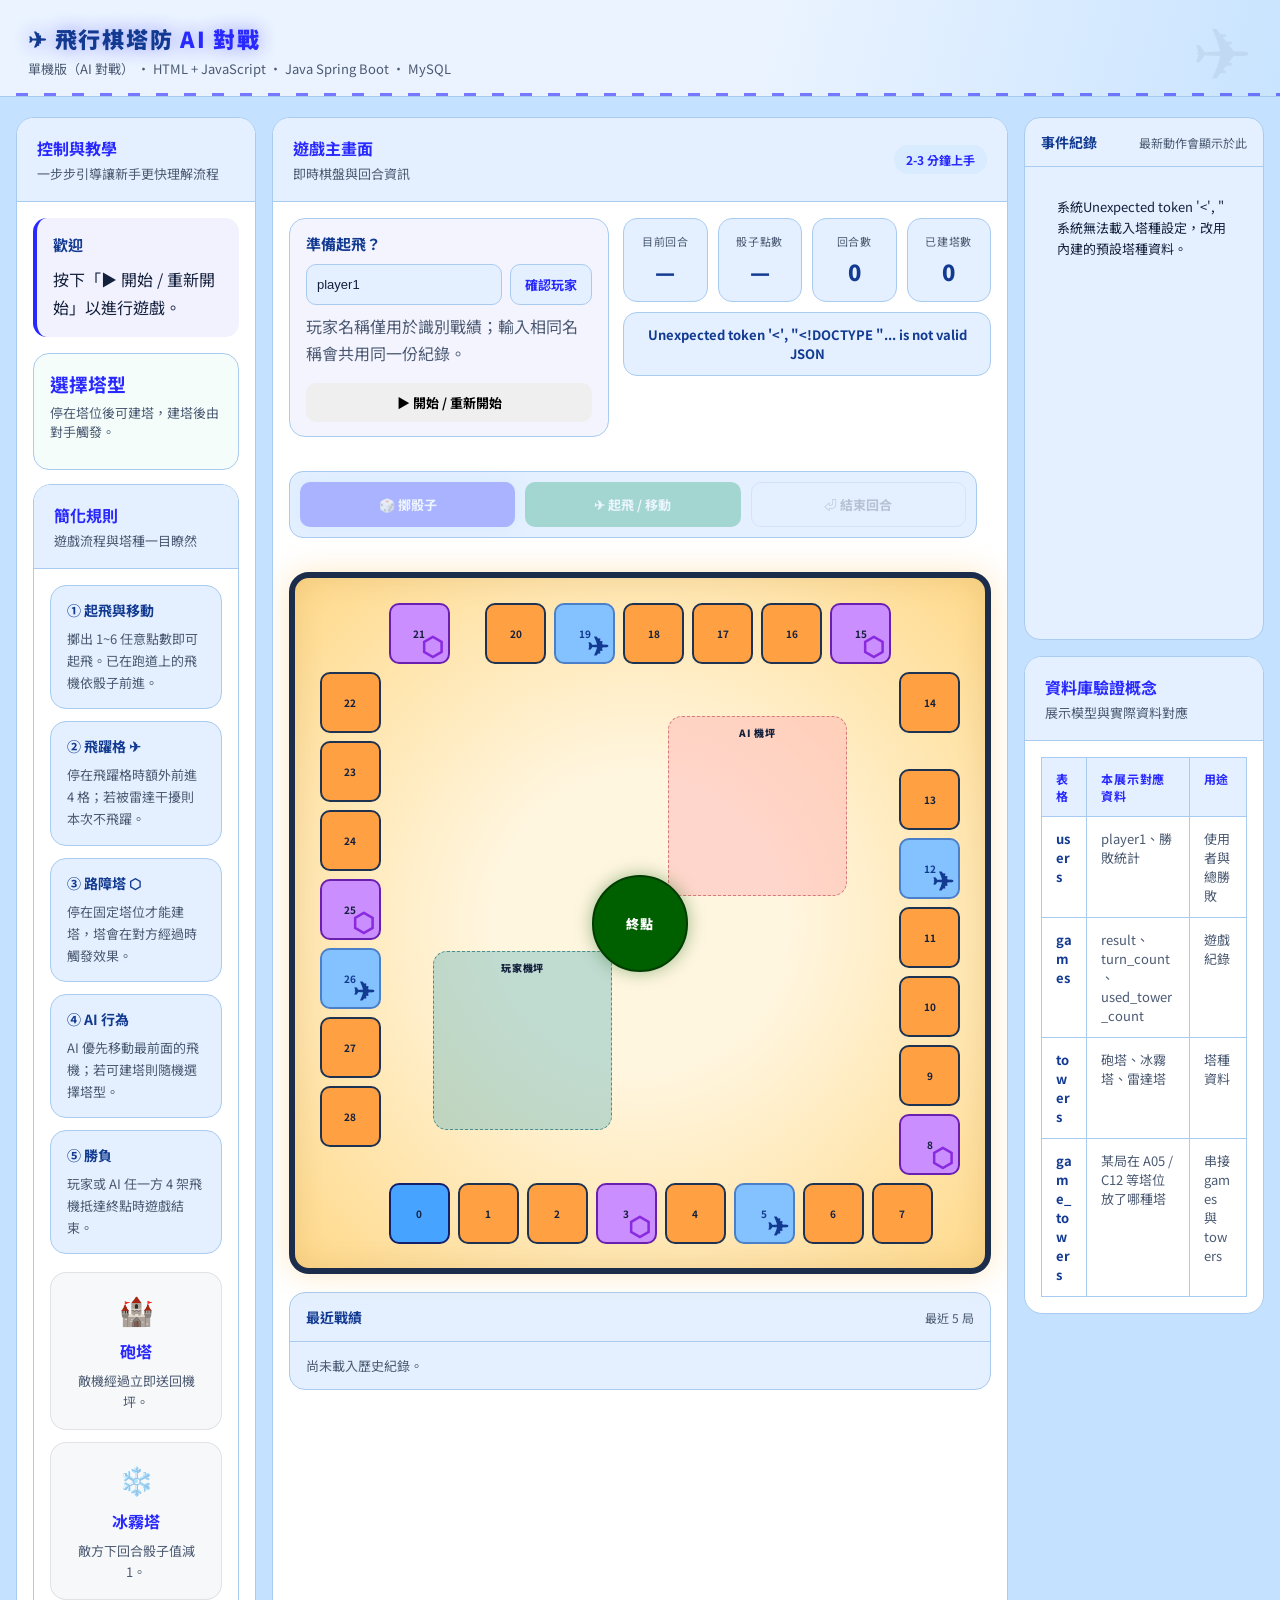
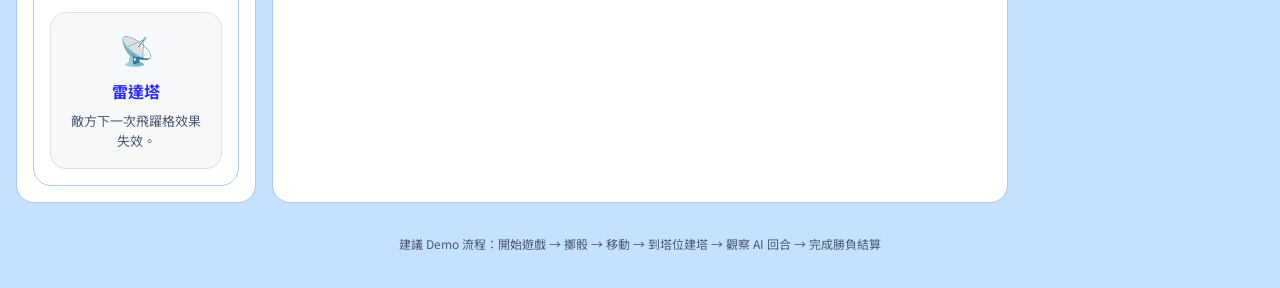
==== commit ff46584d: "color commit" ====
--- a/src/main/resources/static/index.html
+++ b/src/main/resources/static/index.html
@@ -133,7 +133,6 @@
                 <input type="text" id="usernameInput" placeholder="輸入你的名字" value="player1" maxlength="20" />
                 <button id="loginBtn" class="secondary">確認玩家</button>
               </div>
-              <p class="small" id="loginStatus">確認玩家名稱後即可記錄戰績</p>
               <p class="small">玩家名稱僅用於識別戰績；輸入相同名稱會共用同一份紀錄。</p>
               <button id="startBtn">▶ 開始 / 重新開始</button>
             </div>
@@ -146,6 +145,7 @@
               <div class="stat"><small>骰子點數</small><b id="diceLabel">—</b></div>
               <div class="stat"><small>回合數</small><b id="roundLabel">0</b></div>
               <div class="stat"><small>已建塔數</small><b id="towerCountLabel">0</b></div>
+              <p class="player-status" id="loginStatus">確認玩家名稱後即可記錄戰績</p>
             </div>
           </div>
 
--- a/src/main/resources/static/style.css
+++ b/src/main/resources/static/style.css
@@ -1,24 +1,25 @@
 /*
   這是整個遊戲畫面的樣式表。
-  設計採用深色科幻／機場跑道風格，主要靠 CSS 變數（自訂屬性）統一管理配色，
+  設計採用淺色藍天／機場跑道風格，主要靠 CSS 變數（自訂屬性）統一管理配色，
   這樣之後想換整體色調，只需要改最上面 :root 區塊裡的顏色值即可，不用每個地方都改。
 */
 :root {
-  --bg:       #0a0f1e; /* 整個頁面的背景色（深藍黑） */
-  --panel:    #111827; /* 卡片（.card）的背景色 */
-  --panel2:   #1a2235; /* 卡片內「次一層」區塊的背景色，例如 card-header、controls */
-  --border:   #2a3a55; /* 卡片、按鈕等元素統一使用的邊框顏色 */
-  --accent:   #4fc3f7; /* 主要強調色（藍），用在標題、擲骰按鈕等 */
-  --accent2:  #f5c842; /* 次要強調色（金黃），用在 Logo 文字、統計數字、彈窗標題 */
-  --green:    #34d399; /* 玩家陣營代表色 */
-  --red:      #f87171; /* AI 陣營代表色 */
+  --bg:       #C4E1FF; /* 整個頁面的背景色（淺藍天） */
+  --panel:    #FFFFFF; /* 卡片（.card）的背景色 */
+  --panel2:   #E4F0FF; /* 卡片內「次一層」區塊的背景色，例如 card-header、controls */
+  --border:   #A9CBEF; /* 卡片、按鈕等元素統一使用的邊框顏色 */
+  --accent:   #2828FF; /* 主要強調色（深藍），在淺色底上有足夠對比，用在標題文字、按鈕文字、格線強調等 */
+  --accent2:  #84C1FF; /* 次要強調色（亮藍），用在淡色調底色、光暈、裝飾線條 */
+  --accent2-soft: #123A91; /* 比 --accent 更深一階的藍，用在大標題、統計數字等需要視覺重量的地方，和 --accent 做出層次區隔 */
+  --green:    #0f9d68; /* 玩家陣營代表色（比原本深，確保在淺色底上仍清楚可讀） */
+  --red:      #dc2626; /* AI 陣營代表色（同上） */
   --purple:   #a78bfa; /* 塔（防禦建築）代表色 */
-  --text:     #e2e8f0; /* 一般文字顏色 */
-  --muted:    #64748b; /* 次要／說明文字顏色（比較不顯眼） */
-  --player-c: #34d399; /* 玩家顏色（目前程式碼實際上是直接寫死色碼，這個變數保留給未來擴充用） */
-  --ai-c:     #f87171; /* AI 顏色（同上） */
-  --glow-blue: 0 0 16px rgba(79,195,247,.35); /* 藍色光暈陰影，做出霓虹發光的視覺效果 */
-  --glow-gold: 0 0 16px rgba(245,200,66,.35); /* 金色光暈陰影 */
+  --text:     #14213d; /* 一般文字顏色（深藍黑，淺色底上使用） */
+  --muted:    #4b5a72; /* 次要／說明文字顏色（比較不顯眼，但仍保持在淺色底上可讀的深度） */
+  --player-c: #0f9d68; /* 玩家顏色（目前程式碼實際上是直接寫死色碼，這個變數保留給未來擴充用） */
+  --ai-c:     #dc2626; /* AI 顏色（同上） */
+  --glow-blue: 0 0 16px rgba(132,193,255,.45); /* 亮藍光暈陰影，做出霓虹發光的視覺效果 */
+  --glow-gold: 0 0 16px rgba(40,40,255,.35); /* 深藍光暈陰影 */
 }
 
 /* 全域重置：把瀏覽器預設的 margin / padding 都清掉，並統一用 border-box 計算寬高（比較符合直覺，寬度包含 padding 和 border） */
@@ -33,14 +34,14 @@
   position: relative; overflow: hidden;
   padding: 22px 28px 18px;
   border-bottom: 1px solid var(--border);
-  background: linear-gradient(105deg, #06101f 60%, #0d1f38); /* 斜角漸層背景，增加科技感 */
+  background: linear-gradient(105deg, #EAF3FF 60%, #C9E4FF); /* 斜角漸層背景，增加科技感 */
 }
 /* ::before 偽元素：在標題右側疊一個超大的半透明飛機符號當背景裝飾，純視覺效果，不影響版面配置（pointer-events:none 讓滑鼠事件穿透它） */
 header::before {
   content: '✈'; position: absolute; right: 28px; top: 50%; transform: translateY(-50%);
   font-size: 72px; opacity: .06; pointer-events: none;
 }
-header h1 { font-size: 22px; font-weight: 900; letter-spacing: .08em; color: var(--accent2); text-shadow: 0 0 18px rgba(245,200,66,.45); }
+header h1 { font-size: 22px; font-weight: 900; letter-spacing: .08em; color: var(--accent2-soft); text-shadow: 0 0 18px rgba(40,40,255,.45); }
 header h1 span { color: var(--accent); } /* 標題裡 <span>AI 對戰</span> 這段文字用另一種強調色 */
 header p { margin-top: 5px; font-size: 13px; color: var(--muted); }
 
@@ -55,7 +56,7 @@
 .card .body { padding: 16px; }
 
 /* 小圓角標籤（例如頁面上「2-3 分鐘上手」那個小標籤） */
-.chip { display: inline-flex; align-items: center; gap: 6px; padding: 6px 12px; border-radius: 999px; background: rgba(79,195,247,.12); color: var(--accent); font-size: 12px; font-weight: 700; }
+.chip { display: inline-flex; align-items: center; gap: 6px; padding: 6px 12px; border-radius: 999px; background: rgba(132,193,255,.12); color: var(--accent); font-size: 12px; font-weight: 700; }
 
 /* ── CONTROLS：擲骰子／移動／結束回合 三顆按鈕的外層容器與按鈕通用樣式 ── */
 .controls {
@@ -73,17 +74,31 @@
 button:hover:not(:disabled) { opacity: .88; transform: translateY(-1px); } /* 滑鼠移入時微微上浮 + 變透明，但 disabled 的按鈕不套用這個效果 */
 button:active:not(:disabled) { transform: translateY(0); } /* 按下瞬間回到原位，做出「按壓感」 */
 button:disabled { opacity: .3; cursor: not-allowed; } /* app.js 會動態切換按鈕的 disabled 屬性，這裡負責讓「不能按」的按鈕看起來就是灰灰的不能按 */
-#rollBtn   { background: var(--accent);  color: #0a0f1e; box-shadow: var(--glow-blue); }
-#moveBtn   { background: var(--green);   color: #0a0f1e; }
+#rollBtn   { background: var(--accent);  color: #fff; box-shadow: var(--glow-blue); }
+#moveBtn   { background: var(--green);   color: #fff; }
 #endBtn    { background: var(--panel2);  color: var(--muted); border: 1px solid var(--border); }
 button.warn      { background: #fb923c; color: #0a0f1e; } /* 建塔選單裡「砲塔」按鈕用的警示橘色 */
 button.secondary { background: var(--panel2); color: var(--accent); border: 1px solid var(--border); }
 
 /* ── STATUS：回合／骰子／回合數／建塔數 四格統計資訊 ── */
-.status { display: grid; grid-template-columns: repeat(4,1fr); gap: 10px; margin-bottom: 16px; }
+.status { display: grid; grid-template-columns: repeat(4,1fr); gap: 10px; margin-bottom: 16px; align-content: start; }
 .stat { background: var(--panel2); border: 1px solid var(--border); border-radius: 14px; padding: 14px 12px; text-align: center; }
+/* 玩家識別狀態（原本在左側「準備起飛？」卡片內），移到這裡跟四格統計資訊同一個右欄，
+   用 grid-column: 1 / -1 讓它橫跨全部 4 欄，填滿統計格下方原本空白的區域 */
+.status #loginStatus {
+  grid-column: 1 / -1;
+  margin: 0;
+  background: var(--panel2);
+  border: 1px solid var(--border);
+  border-radius: 14px;
+  padding: 12px 14px;
+  font-size: 13px;
+  font-weight: 700;
+  color: var(--accent2-soft);
+  text-align: center;
+}
 .stat small { display: block; font-size: 11px; color: var(--muted); letter-spacing: .06em; text-transform: uppercase; margin-bottom: 6px; }
-.stat b { display: block; font-size: 22px; font-weight: 900; color: var(--accent2); } /* 這個 <b> 標籤就是 app.js updateLabels() 會動態改內容的地方 */
+.stat b { display: block; font-size: 22px; font-weight: 900; color: var(--accent2-soft); } /* 這個 <b> 標籤就是 app.js updateLabels() 會動態改內容的地方 */
 
 /* ── BOARD：棋盤格子樣式 ── */
 /*
@@ -95,33 +110,33 @@
   position: absolute; width: 8.8%; height: 8.8%;
   border-radius: 10px; border: 2px solid #1e3252;
   display: flex; align-items: center; justify-content: center;
-  font-size: 10px; font-weight: 700; color: #5b7aaa;
-}
-.cell.path      { background: rgba(255,255,255,.05); } /* 一般路徑格 */
-.cell.start     { background: rgba(245,200,66,.18); border-color: rgba(245,200,66,.5); color: var(--accent2); } /* 起點格（第 0 格） */
-.cell.jump      { background: rgba(79,195,247,.15); border-color: rgba(79,195,247,.4); color: var(--accent); } /* 飛躍格 */
-.cell.towerSpot { background: rgba(52,211,153,.12); border-color: rgba(52,211,153,.4); color: var(--green); } /* 可建塔格 */
+  font-size: 10px; font-weight: 700; color: #3f5a82;
+}
+.cell.path      { background: #FFA042; color: var(--text); } /* 一般路徑格：指定橘色 */
+.cell.start     { background: #46A3FF; border-color: #12206b; color: var(--text); } /* 起點格（第 0 格）：指定藍色 */
+.cell.jump      { background: var(--accent2); border-color: #4a7fc9; color: var(--accent2-soft); } /* 飛躍格：實色亮藍 */
+.cell.towerSpot { background: #CA8EFF; border-color: #6a1fb0; color: var(--text); } /* 可建塔格：指定紫色 */
 .cell.finish {
   width: 14%; height: 14%;
-  background: radial-gradient(circle, rgba(245,200,66,.4), rgba(245,200,66,.1));
-  border: 2px solid var(--accent2); border-radius: 50%;
-  color: var(--accent2); font-size: 13px; font-weight: 900; letter-spacing: .05em;
-  box-shadow: 0 0 18px rgba(245,200,66,.4); z-index: 5; /* 終點格畫成一個發光圓形，比其他格子大一些 */
+  background: #006000;
+  border: 2px solid #003d00; border-radius: 50%;
+  color: #fff; font-size: 13px; font-weight: 900; letter-spacing: .05em;
+  box-shadow: 0 0 18px rgba(0,96,0,.4); z-index: 5; /* 終點格畫成一個發光圓形，比其他格子大一些 */
 }
 /* 用 ::after 偽元素在格子右下角疊加小圖示文字，區分飛躍格 / 可建塔格，不用額外加 HTML 元素 */
-.cell::after { position: absolute; font-size: 13px; bottom: -5px; right: -3px; }
+.cell::after { position: absolute; font-size: 26px; line-height: 1; bottom: 4px; right: 4px; }
 .cell.jump::after      { content: "✈"; }
-.cell.towerSpot::after { content: "⬡"; color: var(--green); opacity: .7; }
+.cell.towerSpot::after { content: "⬡"; color: #6F00D2; opacity: .7; }
 
 /* ── 機坪（尚未起飛的飛機停放區） ── */
 .hangar {
   position: absolute; border-radius: 14px;
   padding: 8px 10px; font-size: 11px; font-weight: 900;
-  text-align: center; border: 1px dashed; backdrop-filter: blur(4px); /* 虛線邊框 + 毛玻璃模糊效果 */
+  text-align: center; border: 1px dashed; /* 虛線邊框 */
 }
 .hangar-label { font-size: 10px; letter-spacing: .08em; text-transform: uppercase; margin-bottom: 6px; display: block; }
-.hangar.player { left: 20%; bottom: 20%; width: 26%; min-height: 26%; background: rgba(52,211,153,.08); border-color: rgba(52,211,153,.35); color: var(--green); } /* 玩家機坪固定畫在棋盤左下角 */
-.hangar.ai     { right: 20%; top: 20%;  width: 26%; min-height: 26%; background: rgba(248,113,113,.08); border-color: rgba(248,113,113,.35); color: var(--red); } /* AI 機坪固定畫在棋盤右上角 */
+.hangar.player { left: 20%; bottom: 20%; width: 26%; min-height: 26%; background: rgba(129,192,192,.5); border-color: #4a8f8f; color: var(--text); } /* 玩家機坪固定畫在棋盤左下角，指定藍綠色，透明度 50% */
+.hangar.ai     { right: 20%; top: 20%;  width: 26%; min-height: 26%; background: rgba(255,181,181,.5); border-color: #d97a7a; color: var(--text); } /* AI 機坪固定畫在棋盤右上角，指定紅色，透明度 50% */
 .hangar-planes { display: flex; flex-wrap: wrap; justify-content: center; gap: 4px; min-height: 34px; align-items: center; } /* 機坪裡飛機圖示用 flex 自動排列 */
 
 /* ── 飛機棋子與塔的樣式 ── */
@@ -164,9 +179,9 @@
 #board {
   position: relative; margin: auto;
   width: min(720px, 100%); aspect-ratio: 1/1;
-  background: radial-gradient(ellipse at 50% 50%, #0d1f38 30%, #060d18);
+  background: radial-gradient(ellipse at 50% 50%, #FFF6E0 30%, #FFD98A);
   border: 6px solid #1b2d4a; border-radius: 20px;
-  box-shadow: inset 0 0 40px rgba(0,0,0,.6), 0 0 30px rgba(79,195,247,.08);
+  box-shadow: inset 0 0 30px rgba(120,72,0,.12), 0 0 30px rgba(255,180,60,.3);
   overflow: hidden;
 }
 .board-root { width: 100%; display:flex; align-items:center; justify-content:center; padding: 12px; }
@@ -174,17 +189,17 @@
 /* 事件紀錄面板：.log 固定高度並可垂直捲動，最新訊息會用 prepend 加到最上面 */
 .log-panel { border: 1px solid var(--border); border-radius: 16px; overflow: hidden; background: var(--panel2); }
 .log-header { display: flex; align-items: baseline; justify-content: space-between; gap: 12px; padding: 14px 16px; border-bottom: 1px solid var(--border); }
-.log-header h3 { margin: 0; font-size: 14px; color: var(--accent2); }
+.log-header h3 { margin: 0; font-size: 14px; color: var(--accent2-soft); }
 .log-header span { color: var(--muted); font-size: 12px; }
 .log { min-height: 400px; height: 440px; overflow-y: auto; padding: 14px 16px; font-size: 13px; line-height: 1.6; }
 
-.start-box { border: 1px solid var(--border); border-radius: 16px; padding: 18px; background: rgba(79,195,247,.06); margin-bottom: 16px; }
-.start-box h3 { margin: 0 0 8px; color: var(--accent2); }
+.start-box { border: 1px solid var(--border); border-radius: 16px; padding: 18px; background: rgba(40,40,255,.05); margin-bottom: 16px; }
+.start-box h3 { margin: 0 0 8px; color: var(--accent2-soft); }
 .start-box p { color: var(--muted); line-height: 1.7; margin-bottom: 16px; }
 
 /* 教學提示區塊（對應 index.html 裡的 #tipTitle / #tipText），左側有一條強調色的邊條，視覺上像便利貼提示 */
-.tutorial { border-left: 4px solid var(--accent); background: rgba(79,195,247,.08); border-radius: 14px; padding: 16px; margin-bottom: 16px; }
-.tutorial h3 { margin: 0 0 10px; color: var(--accent2); font-size: 15px; }
+.tutorial { border-left: 4px solid var(--accent); background: rgba(40,40,255,.06); border-radius: 14px; padding: 16px; margin-bottom: 16px; }
+.tutorial h3 { margin: 0 0 10px; color: var(--accent2-soft); font-size: 15px; }
 .tutorial div { color: var(--text); line-height: 1.75; }
 
 .tower-choice-panel { border: 1px solid var(--border); border-radius: 16px; padding: 16px; background: rgba(52,211,153,.05); }
@@ -196,12 +211,12 @@
 .rule-panel .body { display: grid; gap: 18px; }
 .rules { display: grid; gap: 12px; grid-template-columns: 1fr; }
 .rule { background: var(--panel2); border: 1px solid var(--border); border-radius: 16px; padding: 14px 16px; }
-.rule b { display: block; color: var(--accent2); font-size: 14px; margin-bottom: 8px; }
+.rule b { display: block; color: var(--accent2-soft); font-size: 14px; margin-bottom: 8px; }
 .rule .small { display: block; color: var(--muted); font-size: 13px; line-height: 1.7; }
 .tower-types-panel { display: grid; grid-template-columns: 1fr; gap: 12px; }
 
 .rule-panel-wrapper { margin-top: 14px; display: grid; gap: 12px; }
-.tower-types-panel .tower-card { padding: 16px; border-radius: 16px; background: rgba(255,255,255,.04); border: 1px solid rgba(255,255,255,.08); text-align: center; }
+.tower-types-panel .tower-card { padding: 16px; border-radius: 16px; background: rgba(20,33,61,.03); border: 1px solid rgba(20,33,61,.10); text-align: center; }
 .tower-types-panel .tower-card .icon { display: block; font-size: 28px; margin-bottom: 10px; }
 .tower-types-panel .tower-card strong { display: block; color: var(--accent); margin-bottom: 8px; }
 .tower-types-panel .tower-card p { margin: 0; color: var(--muted); font-size: 13px; line-height: 1.6; }
@@ -212,7 +227,7 @@
 .table th, .table td { border: 1px solid var(--border); padding: 12px 14px; text-align: left; vertical-align: top; word-break: break-word; }
 .table th { background: var(--panel2); color: var(--accent); font-size: 12px; letter-spacing: .07em; text-transform: uppercase; }
 .table td { color: var(--muted); }
-.table td:first-child { color: var(--accent2); font-weight: 700; }
+.table td:first-child { color: var(--accent2-soft); font-weight: 700; }
 .table th:nth-child(1), .table td:nth-child(1) { width: 22%; }
 .table th:nth-child(2), .table td:nth-child(2) { width: 50%; }
 .table th:nth-child(3), .table td:nth-child(3) { width: 28%; }
@@ -220,7 +235,7 @@
 /* ── 最近戰績面板：棋盤下方，內容由 app.js 的 renderHistory() 動態產生 ── */
 .history-panel { border: 1px solid var(--border); border-radius: 16px; margin-top: 18px; overflow: hidden; background: var(--panel2); }
 .history-header { display: flex; align-items: baseline; justify-content: space-between; gap: 12px; padding: 14px 16px; border-bottom: 1px solid var(--border); }
-.history-header h3 { margin: 0; font-size: 14px; color: var(--accent2); }
+.history-header h3 { margin: 0; font-size: 14px; color: var(--accent2-soft); }
 .history-header span { color: var(--muted); font-size: 12px; }
 #historyBody { padding: 14px 16px; }
 .history-empty { color: var(--muted); font-size: 13px; }
@@ -238,14 +253,14 @@
 /* 預設 display:none 隱藏；app.js 幫 #resultModal 加上 .show 這個 class 之後，下面這條規則才會讓它以 flex 顯示出來並置中 */
 .modal { position: fixed; inset: 0; background: rgba(0,0,0,.75); display: none; align-items: center; justify-content: center; z-index: 99; backdrop-filter: blur(6px); }
 .modal.show { display: flex; }
-.modal .box { background: var(--panel); border: 1px solid var(--border); border-radius: 20px; max-width: 480px; width: 90%; padding: 28px; box-shadow: 0 0 40px rgba(79,195,247,.15), 0 30px 60px rgba(0,0,0,.5); }
-.modal h2 { color: var(--accent2); margin-bottom: 12px; }
-.resultBig { font-size: 56px; font-weight: 900; text-align: center; color: var(--accent2); text-shadow: 0 0 30px rgba(245,200,66,.5); padding: 16px 0; }
+.modal .box { background: var(--panel); border: 1px solid var(--border); border-radius: 20px; max-width: 480px; width: 90%; padding: 28px; box-shadow: 0 0 40px rgba(132,193,255,.15), 0 30px 60px rgba(0,0,0,.5); }
+.modal h2 { color: var(--accent2-soft); margin-bottom: 12px; }
+.resultBig { font-size: 56px; font-weight: 900; text-align: center; color: var(--accent2-soft); text-shadow: 0 0 30px rgba(40,40,255,.5); padding: 16px 0; }
 #resultDetail { color: var(--muted); font-size: 14px; line-height: 1.7; margin: 10px 0 18px; }
-#closeModal { width: 100%; padding: 12px; background: var(--accent2); color: #0a0f1e; font-size: 15px; border-radius: 10px; }
+#closeModal { width: 100%; padding: 12px; background: var(--accent2); color: var(--text); font-size: 15px; border-radius: 10px; }
 
 /* 保留給未來用的「高亮」樣式（例如引導教學時框住某個元素），目前 app.js 沒有實際加上這個 class */
-.highlight { outline: 3px solid var(--accent2) !important; animation: pulse 1s infinite; }
+.highlight { outline: 3px solid var(--accent2-soft) !important; animation: pulse 1s infinite; }
 @keyframes pulse { 50% { outline-color: var(--accent); } }
 
 /* ── RESPONSIVE：響應式設計，視窗變窄時把三欄改成單欄堆疊，避免內容擠壓變形 ── */
@@ -267,4 +282,4 @@
 
 /* 頁首那條會一直往右跑的跑道虛線動畫，純裝飾用，跟遊戲邏輯無關 */
 @keyframes runway { 0% { transform: translateX(-100%); } 100% { transform: translateX(200%); } }
-.runway-line { position: absolute; bottom: 0; left: 0; right: 0; height: 3px; background: repeating-linear-gradient(90deg, transparent 0, transparent 16px, var(--accent2) 16px, var(--accent2) 28px); animation: runway 6s linear infinite; opacity: .6; }
+.runway-line { position: absolute; bottom: 0; left: 0; right: 0; height: 3px; background: repeating-linear-gradient(90deg, transparent 0, transparent 16px, var(--accent) 16px, var(--accent) 28px); animation: runway 6s linear infinite; opacity: .6; }
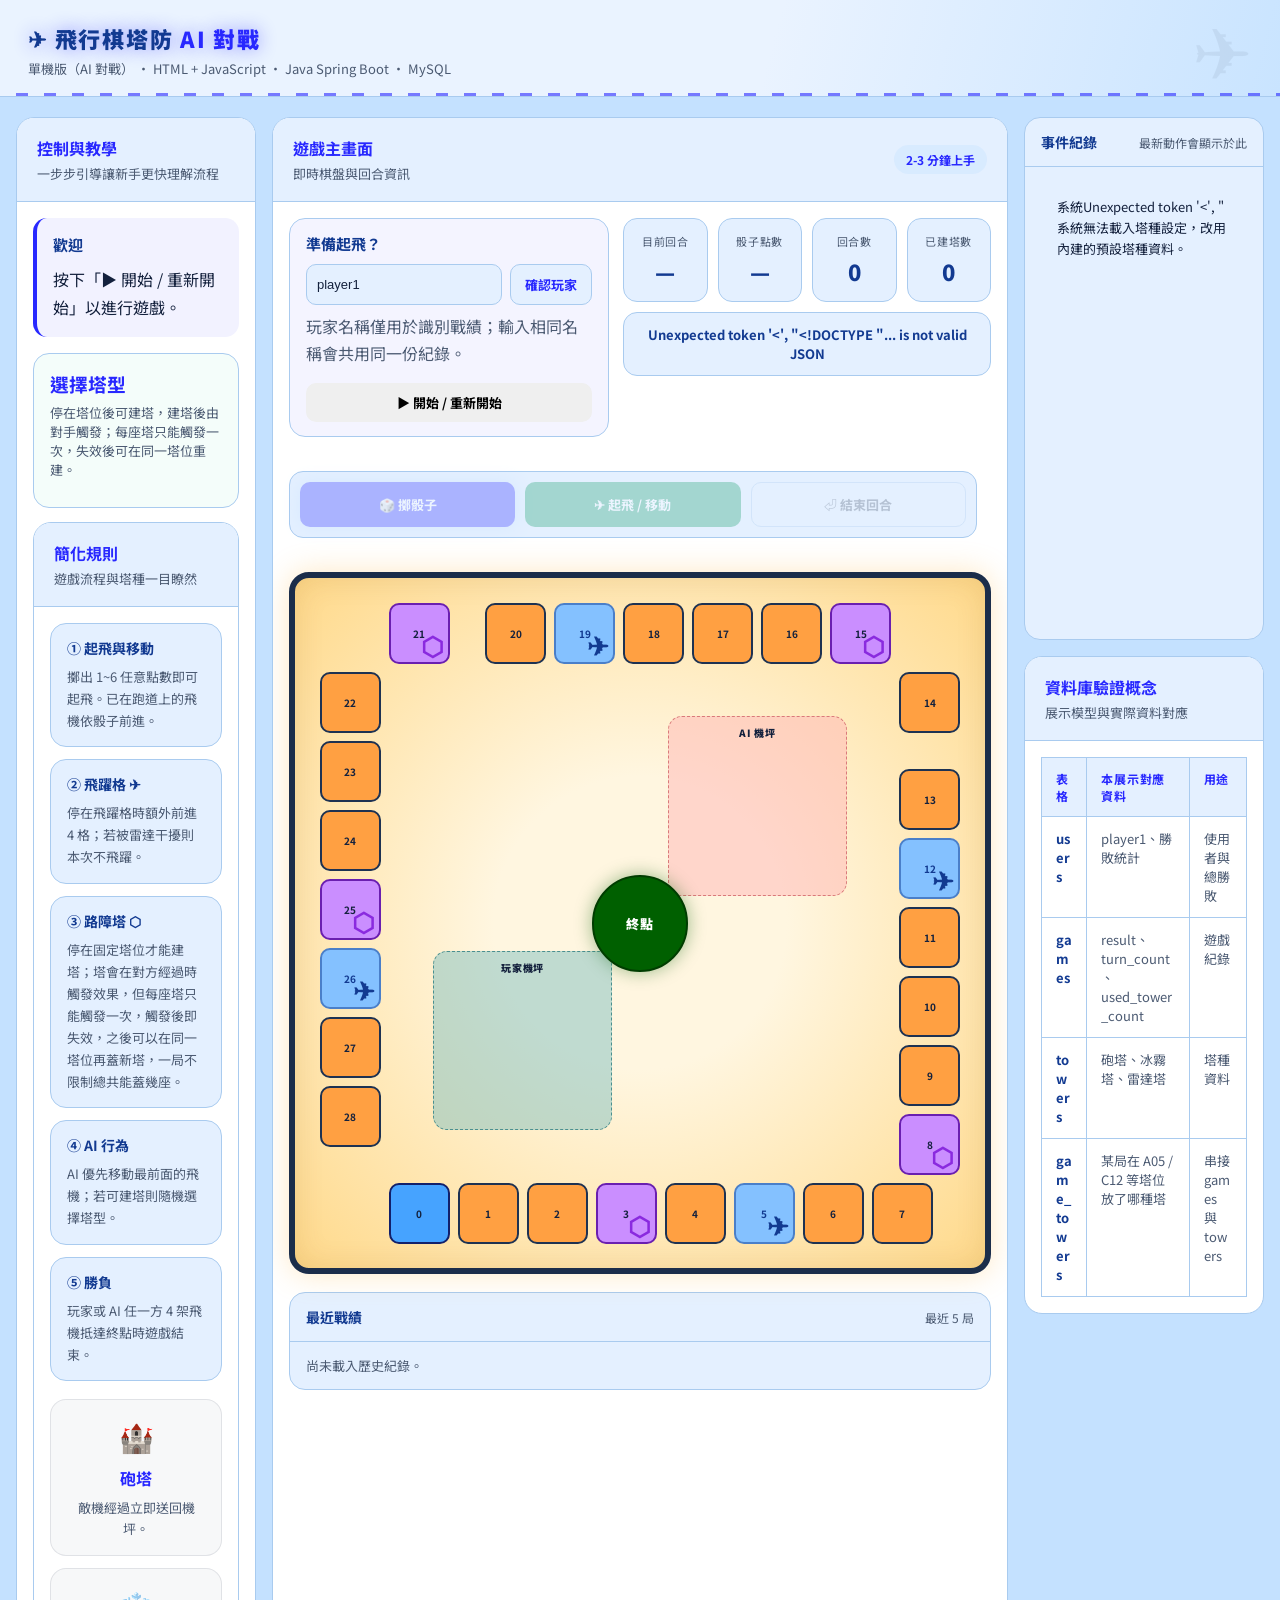
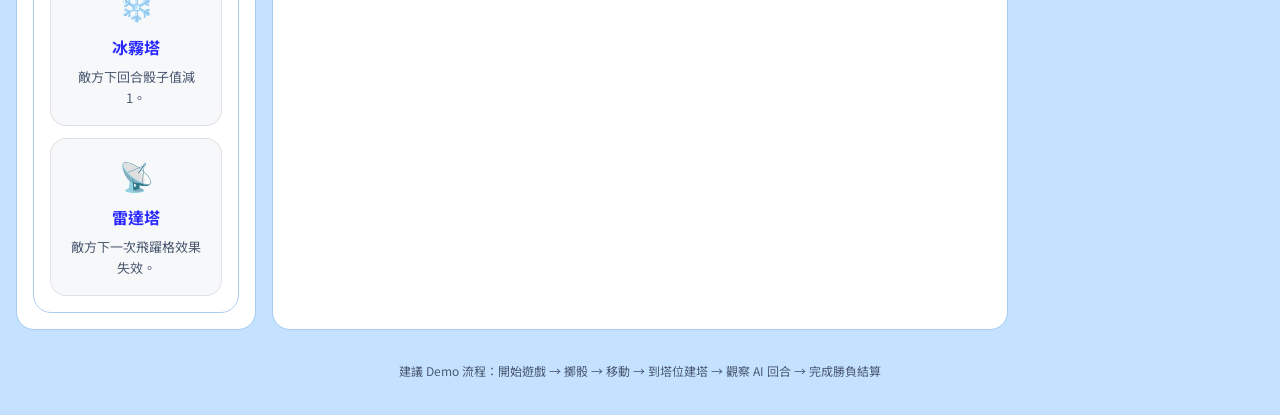
==== commit 32b09908: "H2 commit" ====
--- a/src/main/resources/static/index.html
+++ b/src/main/resources/static/index.html
@@ -63,7 +63,7 @@
           <div class="tower-choice-panel">
             <div class="tower-title">
               <h3>選擇塔型</h3>
-              <p>停在塔位後可建塔，建塔後由對手觸發。</p>
+              <p>停在塔位後可建塔，建塔後由對手觸發；每座塔只能觸發一次，失效後可在同一塔位重建。</p>
             </div>
             <div class="choice" id="towerChoices" style="display:none"></div>
           </div>
@@ -81,7 +81,7 @@
                 <div class="rules">
                   <div class="rule"><b>① 起飛與移動</b><span class="small">擲出 1~6 任意點數即可起飛。已在跑道上的飛機依骰子前進。</span></div>
                   <div class="rule"><b>② 飛躍格 ✈</b><span class="small">停在飛躍格時額外前進 4 格；若被雷達干擾則本次不飛躍。</span></div>
-                  <div class="rule"><b>③ 路障塔 ⬡</b><span class="small">停在固定塔位才能建塔，塔會在對方經過時觸發效果。</span></div>
+                  <div class="rule"><b>③ 路障塔 ⬡</b><span class="small">停在固定塔位才能建塔；塔會在對方經過時觸發效果，但每座塔只能觸發一次，觸發後即失效，之後可以在同一塔位再蓋新塔，一局不限制總共能蓋幾座。</span></div>
                   <div class="rule"><b>④ AI 行為</b><span class="small">AI 優先移動最前面的飛機；若可建塔則隨機選擇塔型。</span></div>
                   <div class="rule"><b>⑤ 勝負</b><span class="small">玩家或 AI 任一方 4 架飛機抵達終點時遊戲結束。</span></div>
                 </div>
--- a/src/main/resources/static/style.css
+++ b/src/main/resources/static/style.css
@@ -152,6 +152,8 @@
 .hangar-plane svg { width: 100%; height: 100%; }
 
 .tower { position: absolute; width: 28px; height: 28px; border-radius: 7px; background: rgba(167,139,250,.2); border: 2px solid var(--purple); display: flex; align-items: center; justify-content: center; font-size: 16px; z-index: 8; box-shadow: 0 0 10px rgba(167,139,250,.25); }
+/* 技能已觸發過、失效中的塔：降低透明度、去掉發光陰影，跟仍在生效中的塔做出視覺區隔 */
+.tower.used { opacity: .35; filter: grayscale(70%); box-shadow: none; }
 
 /* ── PANEL ELEMENTS：整體版面配置細節（三欄格線、各個小區塊的排版） ── */
 .grid-main { display: grid; grid-template-columns: minmax(240px, 1fr) auto minmax(240px, 1fr); gap: 16px; } /* 左右兩欄彈性寬度、中間棋盤欄用 auto（依內容自動決定寬度） */
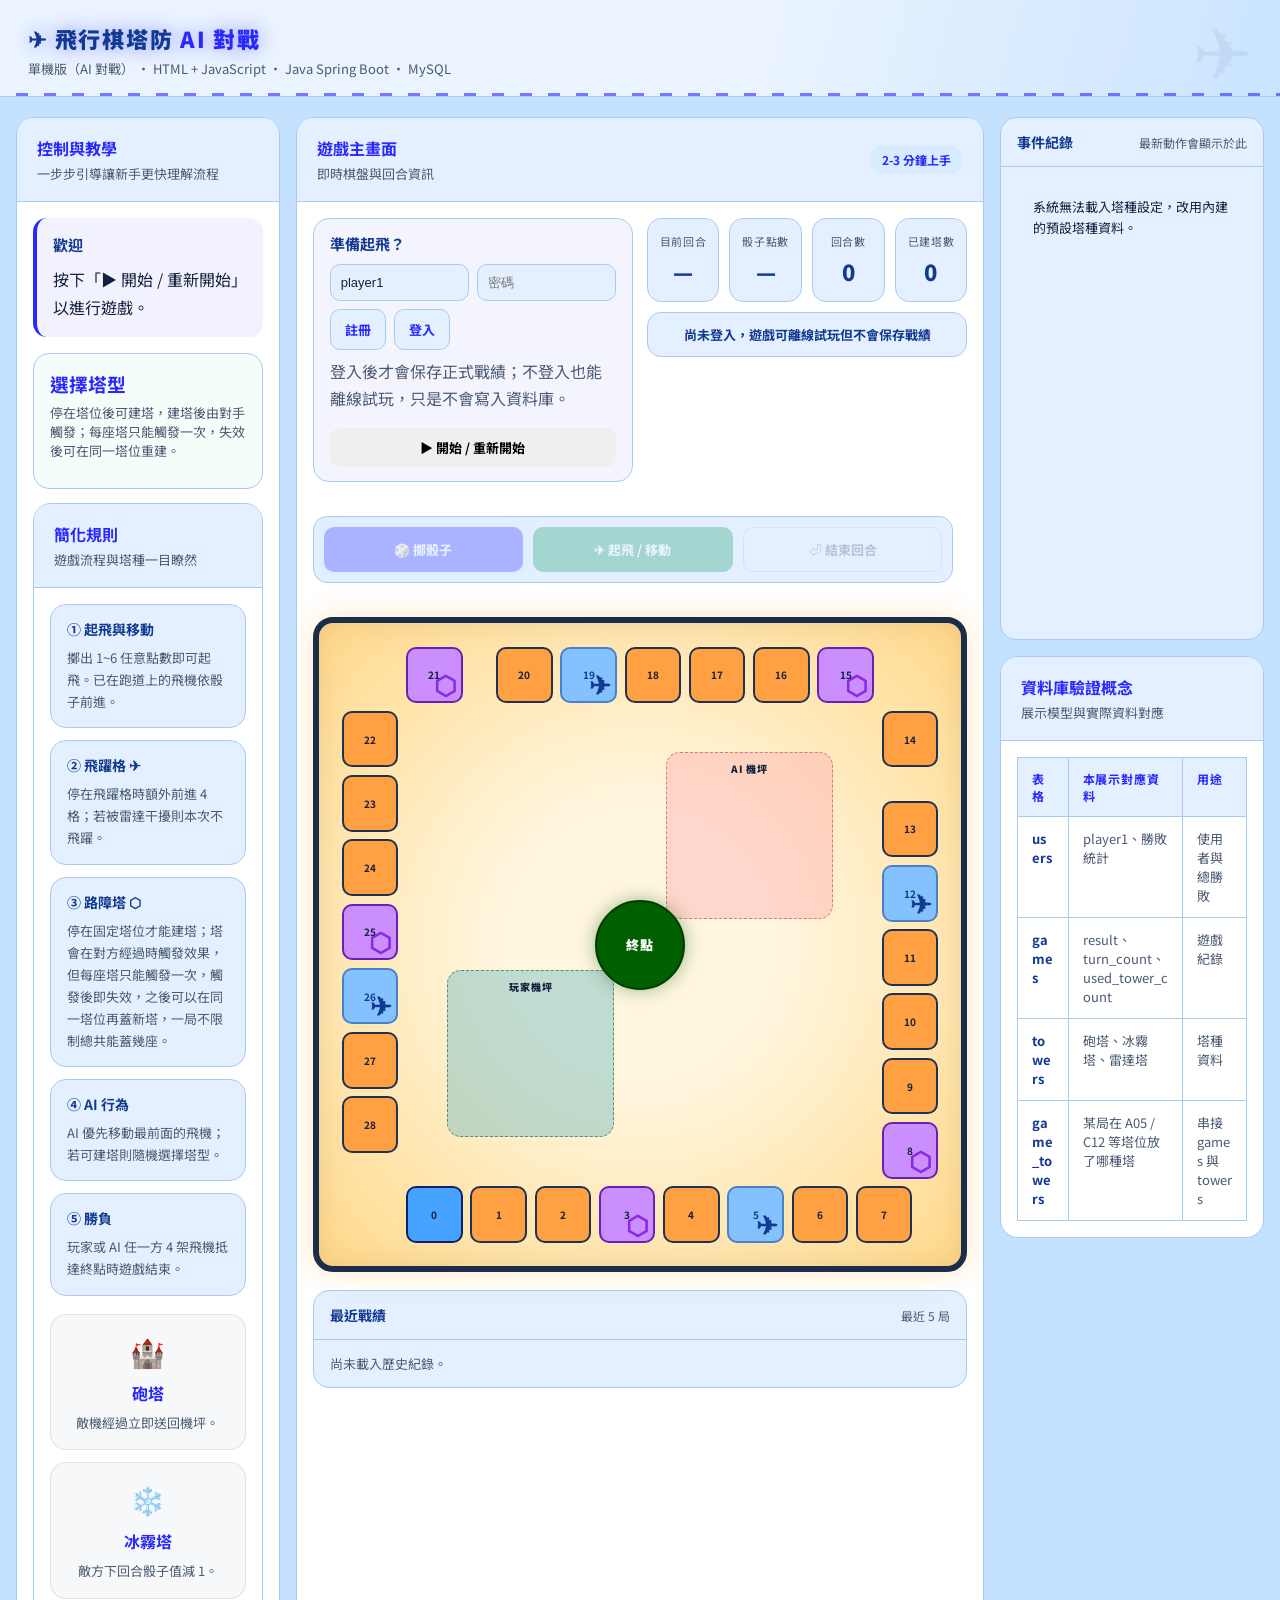
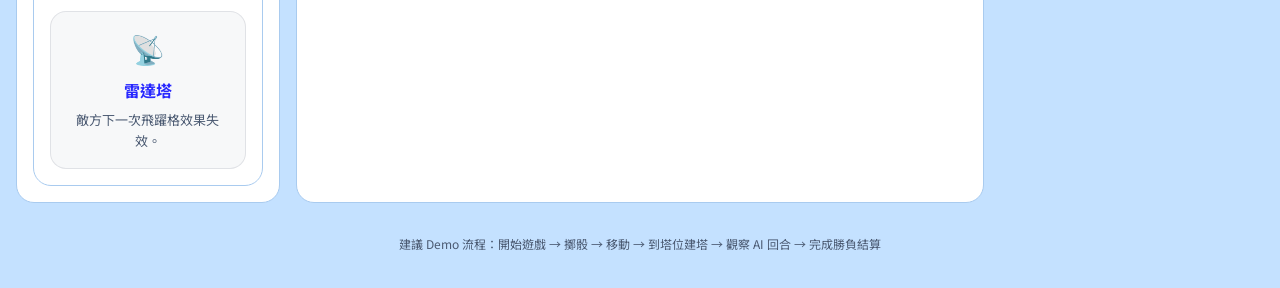
==== commit 123a54b7: "login.readme commit" ====
--- a/src/main/resources/static/index.html
+++ b/src/main/resources/static/index.html
@@ -125,15 +125,21 @@
             <div class="start-box compact">
               <h3>準備起飛？</h3>
               <!--
-                身分輸入區：只填名字、不需要密碼，純粹讓後端知道「這次是誰在玩」，
-                好把這一局的勝敗紀錄掛在正確的名字底下。輸入框預設值 player1，
-                不改名字直接按「確認玩家」時，會使用預設名稱 player1 載入或建立戰績。
+                登入/註冊區：真正的帳號密碼驗證（取代舊版「只填名字就當作是你」的做法）。
+                預設值 player1 / player123 是 DataInitializer 建立好的固定 Demo 帳號，方便展示時直接登入。
+                未登入也能按「▶ 開始 / 重新開始」離線試玩，只是遊戲結束後不會把戰績寫進資料庫
+                （app.js 的 syncGameEnd()/loadHistory() 在沒有登入時會自動略過，不會呼叫後端）。
               -->
               <div class="player-id-row">
-                <input type="text" id="usernameInput" placeholder="輸入你的名字" value="player1" maxlength="20" />
-                <button id="loginBtn" class="secondary">確認玩家</button>
-              </div>
-              <p class="small">玩家名稱僅用於識別戰績；輸入相同名稱會共用同一份紀錄。</p>
+                <input type="text" id="usernameInput" placeholder="帳號" value="player1" maxlength="20" autocomplete="username" />
+                <input type="password" id="passwordInput" placeholder="密碼" maxlength="72" autocomplete="current-password" />
+              </div>
+              <div class="player-id-row">
+                <button id="registerBtn" class="secondary">註冊</button>
+                <button id="loginBtn" class="secondary">登入</button>
+                <button id="logoutBtn" class="secondary" style="display:none">登出</button>
+              </div>
+              <p class="small">登入後才會保存正式戰績；不登入也能離線試玩，只是不會寫入資料庫。</p>
               <button id="startBtn">▶ 開始 / 重新開始</button>
             </div>
             <!--
@@ -145,7 +151,7 @@
               <div class="stat"><small>骰子點數</small><b id="diceLabel">—</b></div>
               <div class="stat"><small>回合數</small><b id="roundLabel">0</b></div>
               <div class="stat"><small>已建塔數</small><b id="towerCountLabel">0</b></div>
-              <p class="player-status" id="loginStatus">確認玩家名稱後即可記錄戰績</p>
+              <p class="player-status" id="loginStatus">尚未登入，遊戲可離線試玩但不會保存戰績</p>
             </div>
           </div>
 
--- a/src/main/resources/static/style.css
+++ b/src/main/resources/static/style.css
@@ -166,8 +166,8 @@
 .start-box.compact button { width: 100%; }
 .chip-wrapper { display: flex; justify-content: flex-end; align-items: center; }
 
-/* 身分輸入區（輸入名字 + 確認玩家按鈕），跟 app.js 的 identifyUser() 對應 */
-.player-id-row { display: flex; gap: 8px; margin-bottom: 8px; }
+/* 登入/註冊輸入區（帳號、密碼輸入框 + 註冊/登入/登出按鈕），跟 app.js 的 registerUser()/loginUser()/logoutUser() 對應 */
+.player-id-row { display: flex; gap: 8px; margin-bottom: 8px; flex-wrap: wrap; }
 .player-id-row input {
   flex: 1; min-width: 0; padding: 10px; border-radius: 10px;
   border: 1px solid var(--border); background: var(--panel2); color: var(--text); font-size: 13px;
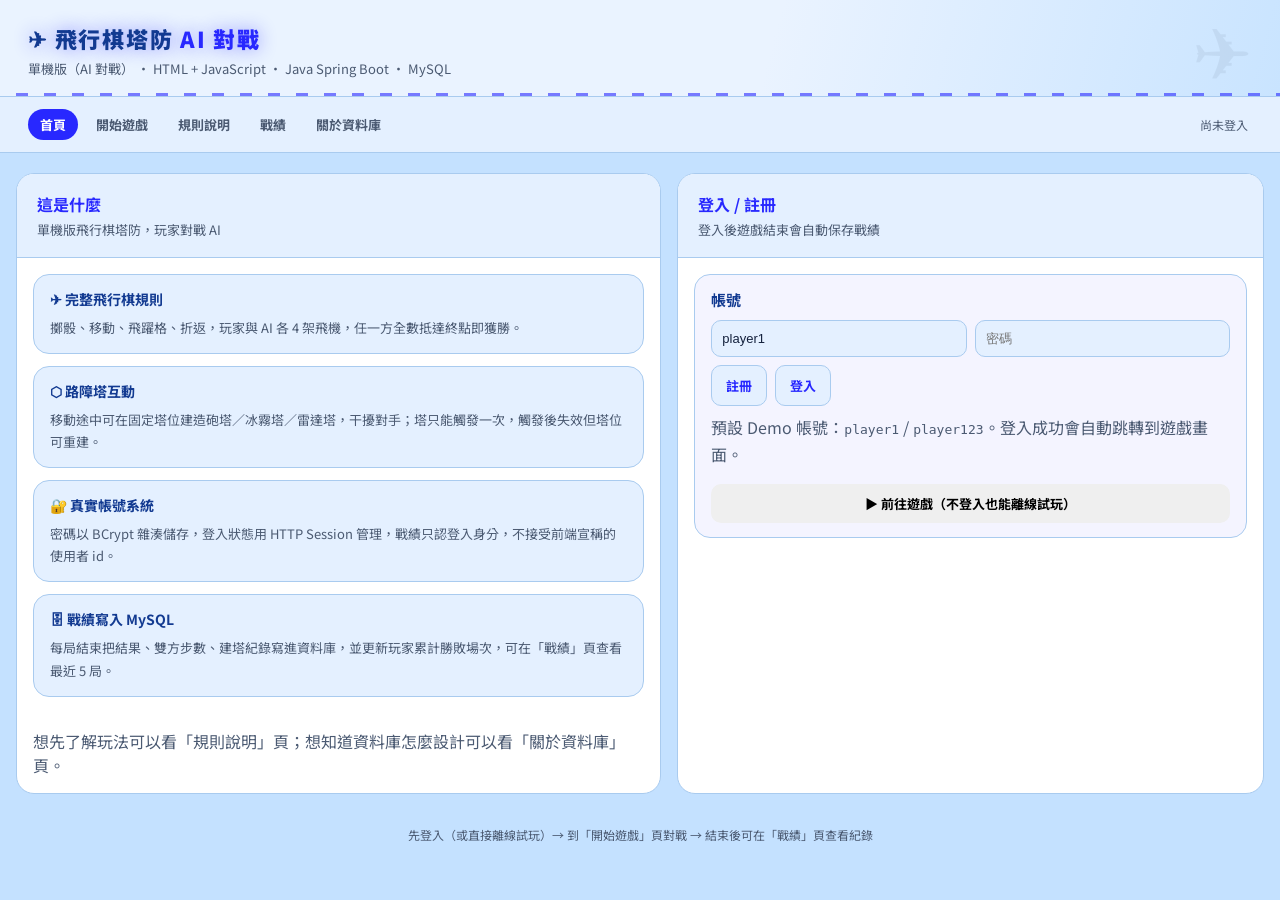
==== commit 0b81c9fc: "add5pages commit" ====
--- a/src/main/resources/static/index.html
+++ b/src/main/resources/static/index.html
@@ -1,12 +1,12 @@
 <!--
-  這是整個「飛行棋塔防 AI 對戰」遊戲的唯一一張網頁。
-  放在 src/main/resources/static/ 底下，Spring Boot 會把這裡的檔案當成純靜態資源，
-  使用者瀏覽 http://localhost:8080/ 時直接回傳這份 HTML，不經過任何樣板引擎渲染。
+  這是整個網站的「首頁」，負責兩件事：介紹這個專案在做什麼、讓玩家登入或註冊帳號。
+  跟其他 4 個頁面（game/rules/history/about）一樣是純靜態 HTML，放在
+  src/main/resources/static/ 底下由 Spring Boot 直接回傳，不經過任何樣板引擎渲染。
 
-  所有「動態」的部分（棋盤畫面、回合狀態、AI 行動……）都是由頁面最下方載入的
-  /app.js 這支 JavaScript，在瀏覽器端用 document.getElementById(...) 抓取這裡定義的元素、
-  再動態修改內容或樣式做出來的。所以下面的註解，重點會放在「這個元素的 id/class
-  是被 app.js 或 style.css 拿去做什麼用」。
+  這個專案沒有引入樣板引擎（例如 Thymeleaf），所以每個頁面開頭那段 <nav class="site-nav">
+  導覽列是「複製貼上」到 5 個檔案裡的，不是共用元件——如果之後要改導覽列的連結或文字，
+  要記得 5 個檔案都要一起改。之所以不用 JS 動態產生這段 nav，是因為那樣需要額外處理
+  「哪個連結要標記成目前頁面」，對這個規模的靜態網站來說並不划算。
 -->
 <!DOCTYPE html>
 <html lang="zh-Hant">
@@ -14,242 +14,85 @@
   <meta charset="UTF-8" />
   <meta name="viewport" content="width=device-width, initial-scale=1.0" />
   <title>飛行棋塔防 AI 對戰</title>
-  <!-- 從 Google Fonts 載入「思源黑體（Noto Sans TC）」，讓中文字顯示更好看 -->
   <link rel="preconnect" href="https://fonts.googleapis.com">
   <link href="https://fonts.googleapis.com/css2?family=Noto+Sans+TC:wght@400;700;900&display=swap" rel="stylesheet">
-  <!-- 樣式表，對應 src/main/resources/static/style.css。用相對路徑（不加開頭的 /）而不是 /style.css，
-       是為了同時相容 Spring Boot（服務在網域根目錄）跟 GitHub Pages（服務在 /Flight_chess/ 子路徑）兩種情境 -->
   <link rel="stylesheet" href="style.css" />
 </head>
 <body>
-  <!-- 頁首：純裝飾用的標題區塊，.runway-line 是 CSS 動畫做出的跑道虛線效果 -->
   <header>
     <div class="runway-line"></div>
     <h1>✈ 飛行棋塔防 <span>AI 對戰</span></h1>
     <p>單機版（AI 對戰） • HTML + JavaScript • Java Spring Boot • MySQL</p>
   </header>
 
+  <!-- 導覽列：5 個頁面共用同一段標記，class="current" 標記目前所在頁面 -->
+  <nav class="site-nav">
+    <a href="index.html" class="current">首頁</a>
+    <a href="game.html">開始遊戲</a>
+    <a href="rules.html">規則說明</a>
+    <a href="history.html">戰績</a>
+    <a href="about.html">關於資料庫</a>
+    <span class="nav-spacer"></span>
+    <span class="nav-status" id="navStatus">尚未登入</span>
+    <button id="navLogoutBtn" class="secondary" style="display:none">登出</button>
+  </nav>
+
   <main class="wrap">
-    <!-- 整個畫面用 CSS Grid 分成三欄：左邊教學面板 / 中間棋盤 / 右邊紀錄與資料庫展示 -->
-    <div class="grid-main">
+    <div class="grid-main" style="grid-template-columns: 1.1fr 1fr;">
 
-      <!-- ===== 左欄：控制與教學面板 ===== -->
-      <aside class="card info-panel">
+      <!-- ===== 左：專案介紹 ===== -->
+      <section class="card rule-panel">
         <div class="card-header">
           <div>
-            <h2>控制與教學</h2>
-            <p class="subtitle">一步步引導讓新手更快理解流程</p>
+            <h2>這是什麼</h2>
+            <p class="subtitle">單機版飛行棋塔防，玩家對戰 AI</p>
           </div>
         </div>
+        <div class="body">
+          <div class="rules">
+            <div class="rule"><b>✈ 完整飛行棋規則</b><span class="small">擲骰、移動、飛躍格、折返，玩家與 AI 各 4 架飛機，任一方全數抵達終點即獲勝。</span></div>
+            <div class="rule"><b>⬡ 路障塔互動</b><span class="small">移動途中可在固定塔位建造砲塔／冰霧塔／雷達塔，干擾對手；塔只能觸發一次，觸發後失效但塔位可重建。</span></div>
+            <div class="rule"><b>🔐 真實帳號系統</b><span class="small">密碼以 BCrypt 雜湊儲存，登入狀態用 HTTP Session 管理，戰績只認登入身分，不接受前端宣稱的使用者 id。</span></div>
+            <div class="rule"><b>🗄 戰績寫入 MySQL</b><span class="small">每局結束把結果、雙方步數、建塔紀錄寫進資料庫，並更新玩家累計勝敗場次，可在「戰績」頁查看最近 5 局。</span></div>
+          </div>
+          <p class="small" style="margin-top:14px;color:var(--muted)">
+            想先了解玩法可以看「規則說明」頁；想知道資料庫怎麼設計可以看「關於資料庫」頁。
+          </p>
+        </div>
+      </section>
 
-        <div class="body">
-          <!--
-            教學提示區塊：app.js 裡的 setTip(title, text) 函式會即時改寫這兩個元素的內容，
-            在遊戲的每個步驟（擲骰、移動、AI 回合中……）顯示對應的操作提示，
-            達成「像有一個小老師在旁邊教你怎麼玩」的效果。
-          -->
-          <div class="tutorial">
-            <h3 id="tipTitle">歡迎</h3>
-            <div id="tipText">按下「▶ 開始 / 重新開始」以進行遊戲。</div>
-          </div>
-
-          <!--
-            建塔選單：裡面的按鈕不是寫死在這裡，而是 app.js 頁面載入時呼叫 GET /api/towers 拿到
-            塔種清單後，用 renderTowerChoiceButtons() 動態產生的（每顆按鈕的 data-tower 屬性
-            標記塔的種類代號），這樣「有哪幾種塔、名字/圖示是什麼」就以資料庫為準，不用前後端
-            各自維護一份寫死的清單。預設用 style="display:none" 藏起來，玩家移動後如果剛好停在
-            塔位格，app.js 會把這裡的 display 改成 "grid" 顯示出來。
-          -->
-          <div class="tower-choice-panel">
-            <div class="tower-title">
-              <h3>選擇塔型</h3>
-              <p>停在塔位後可建塔，建塔後由對手觸發；每座塔只能觸發一次，失效後可在同一塔位重建。</p>
-            </div>
-            <div class="choice" id="towerChoices" style="display:none"></div>
-          </div>
-
-          <!-- 純靜態的規則說明文字，讓新手玩之前先了解玩法，這一區完全不需要 JavaScript 參與 -->
-          <div class="rule-panel-wrapper">
-            <section class="card rule-panel">
-              <div class="card-header">
-                <div>
-                  <h2>簡化規則</h2>
-                  <p class="subtitle">遊戲流程與塔種一目瞭然</p>
-                </div>
-              </div>
-              <div class="body">
-                <div class="rules">
-                  <div class="rule"><b>① 起飛與移動</b><span class="small">擲出 1~6 任意點數即可起飛。已在跑道上的飛機依骰子前進。</span></div>
-                  <div class="rule"><b>② 飛躍格 ✈</b><span class="small">停在飛躍格時額外前進 4 格；若被雷達干擾則本次不飛躍。</span></div>
-                  <div class="rule"><b>③ 路障塔 ⬡</b><span class="small">停在固定塔位才能建塔；塔會在對方經過時觸發效果，但每座塔只能觸發一次，觸發後即失效，之後可以在同一塔位再蓋新塔，一局不限制總共能蓋幾座。</span></div>
-                  <div class="rule"><b>④ AI 行為</b><span class="small">AI 優先移動最前面的飛機；若可建塔則隨機選擇塔型。</span></div>
-                  <div class="rule"><b>⑤ 勝負</b><span class="small">玩家或 AI 任一方 4 架飛機抵達終點時遊戲結束。</span></div>
-                </div>
-
-                <div class="tower-types-panel">
-                  <div class="tower-card">
-                    <span class="icon">🏰</span>
-                    <strong>砲塔</strong>
-                    <p>敵機經過立即送回機坪。</p>
-                  </div>
-                  <div class="tower-card">
-                    <span class="icon">❄️</span>
-                    <strong>冰霧塔</strong>
-                    <p>敵方下回合骰子值減 1。</p>
-                  </div>
-                  <div class="tower-card">
-                    <span class="icon">📡</span>
-                    <strong>雷達塔</strong>
-                    <p>敵方下一次飛躍格效果失效。</p>
-                  </div>
-                </div>
-              </div>
-            </section>
-          </div>
-        </div>
-      </aside>
-
-      <!-- ===== 中欄：遊戲主畫面（棋盤） ===== -->
+      <!-- ===== 右：登入 / 註冊 ===== -->
       <section class="card board-panel">
         <div class="card-header">
           <div>
-            <h2>遊戲主畫面</h2>
-            <p class="subtitle">即時棋盤與回合資訊</p>
+            <h2>登入 / 註冊</h2>
+            <p class="subtitle">登入後遊戲結束會自動保存戰績</p>
           </div>
-          <span class="chip">2-3 分鐘上手</span>
         </div>
-
         <div class="body">
-          <div class="board-header-row">
-            <!-- 開始 / 重新開始按鈕：app.js 監聽這顆按鈕的 click 事件，重置整個遊戲狀態並開新的一局 -->
-            <div class="start-box compact">
-              <h3>準備起飛？</h3>
-              <!--
-                登入/註冊區：真正的帳號密碼驗證（取代舊版「只填名字就當作是你」的做法）。
-                預設值 player1 / player123 是 DataInitializer 建立好的固定 Demo 帳號，方便展示時直接登入。
-                未登入也能按「▶ 開始 / 重新開始」離線試玩，只是遊戲結束後不會把戰績寫進資料庫
-                （app.js 的 syncGameEnd()/loadHistory() 在沒有登入時會自動略過，不會呼叫後端）。
-              -->
-              <div class="player-id-row">
-                <input type="text" id="usernameInput" placeholder="帳號" value="player1" maxlength="20" autocomplete="username" />
-                <input type="password" id="passwordInput" placeholder="密碼" maxlength="72" autocomplete="current-password" />
-              </div>
-              <div class="player-id-row">
-                <button id="registerBtn" class="secondary">註冊</button>
-                <button id="loginBtn" class="secondary">登入</button>
-                <button id="logoutBtn" class="secondary" style="display:none">登出</button>
-              </div>
-              <p class="small">登入後才會保存正式戰績；不登入也能離線試玩，只是不會寫入資料庫。</p>
-              <button id="startBtn">▶ 開始 / 重新開始</button>
+          <div class="start-box compact">
+            <h3>帳號</h3>
+            <div class="player-id-row">
+              <input type="text" id="usernameInput" placeholder="帳號" value="player1" maxlength="20" autocomplete="username" />
+              <input type="password" id="passwordInput" placeholder="密碼" maxlength="72" autocomplete="current-password" />
             </div>
-            <!--
-              四個狀態顯示區塊，對應 app.js 的 updateLabels() 函式：
-              每次遊戲狀態改變（換人、擲骰、回合數增加、建塔）都會重新把最新數值寫進這四個 <b> 標籤裡。
-            -->
-            <div class="status">
-              <div class="stat"><small>目前回合</small><b id="turnLabel">—</b></div>
-              <div class="stat"><small>骰子點數</small><b id="diceLabel">—</b></div>
-              <div class="stat"><small>回合數</small><b id="roundLabel">0</b></div>
-              <div class="stat"><small>已建塔數</small><b id="towerCountLabel">0</b></div>
-              <p class="player-status" id="loginStatus">尚未登入，遊戲可離線試玩但不會保存戰績</p>
+            <div class="player-id-row">
+              <button id="registerBtn" class="secondary">註冊</button>
+              <button id="loginBtn" class="secondary">登入</button>
             </div>
+            <p class="small" id="authMessage" style="color:var(--muted);margin-bottom:16px;">
+              預設 Demo 帳號：<code>player1</code> / <code>player123</code>。登入成功會自動跳轉到遊戲畫面。
+            </p>
+            <button id="goGameBtn">▶ 前往遊戲（不登入也能離線試玩）</button>
           </div>
-
-          <!--
-            三個操作按鈕，對應玩家一個回合的標準流程：擲骰 -> 移動 -> 結束回合。
-            一開始都是 disabled（灰掉不能按），app.js 會依照目前輪到誰、進行到哪個步驟，
-            動態切換這三顆按鈕的 disabled 狀態，避免玩家亂按（例如還沒擲骰就想移動）。
-          -->
-          <div class="top-row">
-            <div class="controls">
-              <button id="rollBtn" disabled>🎲 擲骰子</button>
-              <button id="moveBtn" disabled>✈ 起飛 / 移動</button>
-              <button id="endBtn" disabled>⏎ 結束回合</button>
-            </div>
-          </div>
-
-          <!--
-            棋盤本體：這裡一開始是空的 <div>！
-            app.js 的 drawBoard() 函式會用 JavaScript 動態產生棋盤格子、機坪、飛機、塔等所有畫面元素，
-            並塞進這個容器裡。每次遊戲狀態改變時，drawBoard() 都會清空重畫一次
-            （board.innerHTML = ''），是最單純但足夠應付這個規模遊戲的畫面更新方式。
-          -->
-          <div id="board" class="board-root"></div>
-
-          <!--
-            最近戰績：內容完全由 app.js 的 renderHistory() 動態產生（一開始只有這行純文字提示），
-            資料來源是 GET /api/games/history?userId=，回傳目前玩家最近 5 局的紀錄
-            （結果、時間、回合數、玩家/AI 步數、建塔數）。每次表明身分、每局結束後都會重新載入一次。
-          -->
-          <section class="history-panel">
-            <div class="history-header">
-              <h3>最近戰績</h3>
-              <span>最近 5 局</span>
-            </div>
-            <div id="historyBody">
-              <p class="history-empty">尚未載入歷史紀錄。</p>
-            </div>
-          </section>
         </div>
       </section>
-
-      <!-- ===== 右欄：事件紀錄 + 資料庫展示 ===== -->
-      <aside class="right-col">
-        <!-- 事件紀錄面板：app.js 的 log(msg, type) 函式會在這裡用 prepend() 把每一則新訊息插入最上方 -->
-        <div class="card log-panel">
-          <div class="log-header">
-            <h3>事件紀錄</h3>
-            <span>最新動作會顯示於此</span>
-          </div>
-          <div class="body">
-            <div class="log" id="log"></div>
-          </div>
-        </div>
-
-        <!--
-          資料庫驗證概念表格：純靜態文字，用來對照說明「後端四張資料表分別存了什麼、用途是什麼」，
-          幫助不熟資料庫的人理解這個 demo 專案的後端設計概念，跟目前畫面上的即時遊戲資料沒有直接綁定。
-        -->
-        <section class="card db-panel">
-          <div class="card-header">
-            <div>
-              <h2>資料庫驗證概念</h2>
-              <p class="subtitle">展示模型與實際資料對應</p>
-            </div>
-          </div>
-          <div class="body">
-            <table class="table">
-              <thead><tr><th>表格</th><th>本展示對應資料</th><th>用途</th></tr></thead>
-              <tbody>
-                <tr><td>users</td><td>player1、勝敗統計</td><td>使用者與總勝敗</td></tr>
-                <tr><td>games</td><td>result、turn_count、used_tower_count</td><td>遊戲紀錄</td></tr>
-                <tr><td>towers</td><td>砲塔、冰霧塔、雷達塔</td><td>塔種資料</td></tr>
-                <tr><td>game_towers</td><td>某局在 A05 / C12 等塔位放了哪種塔</td><td>串接 games 與 towers</td></tr>
-              </tbody>
-            </table>
-          </div>
-        </section>
-      </aside>
     </div>
 
-    <div class="footer">建議 Demo 流程：開始遊戲 → 擲骰 → 移動 → 到塔位建塔 → 觀察 AI 回合 → 完成勝負結算</div>
+    <div class="footer">先登入（或直接離線試玩）→ 到「開始遊戲」頁對戰 → 結束後可在「戰績」頁查看紀錄</div>
   </main>
 
-  <!--
-    遊戲結束彈窗：預設用 CSS（.modal 沒有 .show class 時 display:none）隱藏起來。
-    app.js 的 endGame() 判定出勝負後，會把 "show" 這個 class 加到 #resultModal 上讓它顯示，
-    並把結果文字寫進 #resultText / #resultDetail 這兩個元素。
-  -->
-  <div class="modal" id="resultModal">
-    <div class="box">
-      <h2>遊戲結束</h2>
-      <div class="resultBig" id="resultText"></div>
-      <p id="resultDetail"></p>
-      <button id="closeModal">回到遊戲</button>
-    </div>
-  </div>
-
-  <!-- 整個遊戲的邏輯大腦：所有互動、動畫、狀態管理、呼叫後端 API 都寫在這支檔案裡 -->
-  <script src="app.js"></script>
+  <script src="auth.js"></script>
+  <script src="index.js"></script>
 </body>
 </html>
--- a/src/main/resources/static/style.css
+++ b/src/main/resources/static/style.css
@@ -29,6 +29,21 @@
   background: var(--bg); color: var(--text); min-height: 100vh;
 }
 
+/* ── NAV：跨 5 個頁面共用的導覽列，每個頁面的 HTML 各自複製這段標記（專案沒有樣板引擎，見 index.html 開頭註解） ── */
+.site-nav {
+  display: flex; align-items: center; gap: 6px; flex-wrap: wrap;
+  padding: 12px 28px; background: var(--panel2); border-bottom: 1px solid var(--border);
+}
+.site-nav a {
+  padding: 6px 12px; border-radius: 999px; font-size: 13px; font-weight: 700;
+  color: var(--muted); text-decoration: none;
+}
+.site-nav a:hover { color: var(--accent); }
+.site-nav a.current { background: var(--accent); color: #fff; }
+.site-nav .nav-spacer { flex: 1; }
+.site-nav .nav-status { font-size: 12px; color: var(--muted); margin-right: 4px; }
+.site-nav #navLogoutBtn { padding: 6px 12px; font-size: 12px; }
+
 /* ── HEADER：頁面最上方的標題橫幅 ── */
 header {
   position: relative; overflow: hidden;
@@ -250,6 +265,7 @@
 .history-table .result-lose { color: var(--red); font-weight: 700; }
 
 .footer { grid-column: 1 / -1; text-align: center; color: var(--muted); font-size: 12px; padding: 16px 0; }
+.footer a, .rule-panel a, .info-panel a { color: var(--accent); font-weight: 700; }
 
 /* ── MODAL：遊戲結束彈窗 ── */
 /* 預設 display:none 隱藏；app.js 幫 #resultModal 加上 .show 這個 class 之後，下面這條規則才會讓它以 flex 顯示出來並置中 */
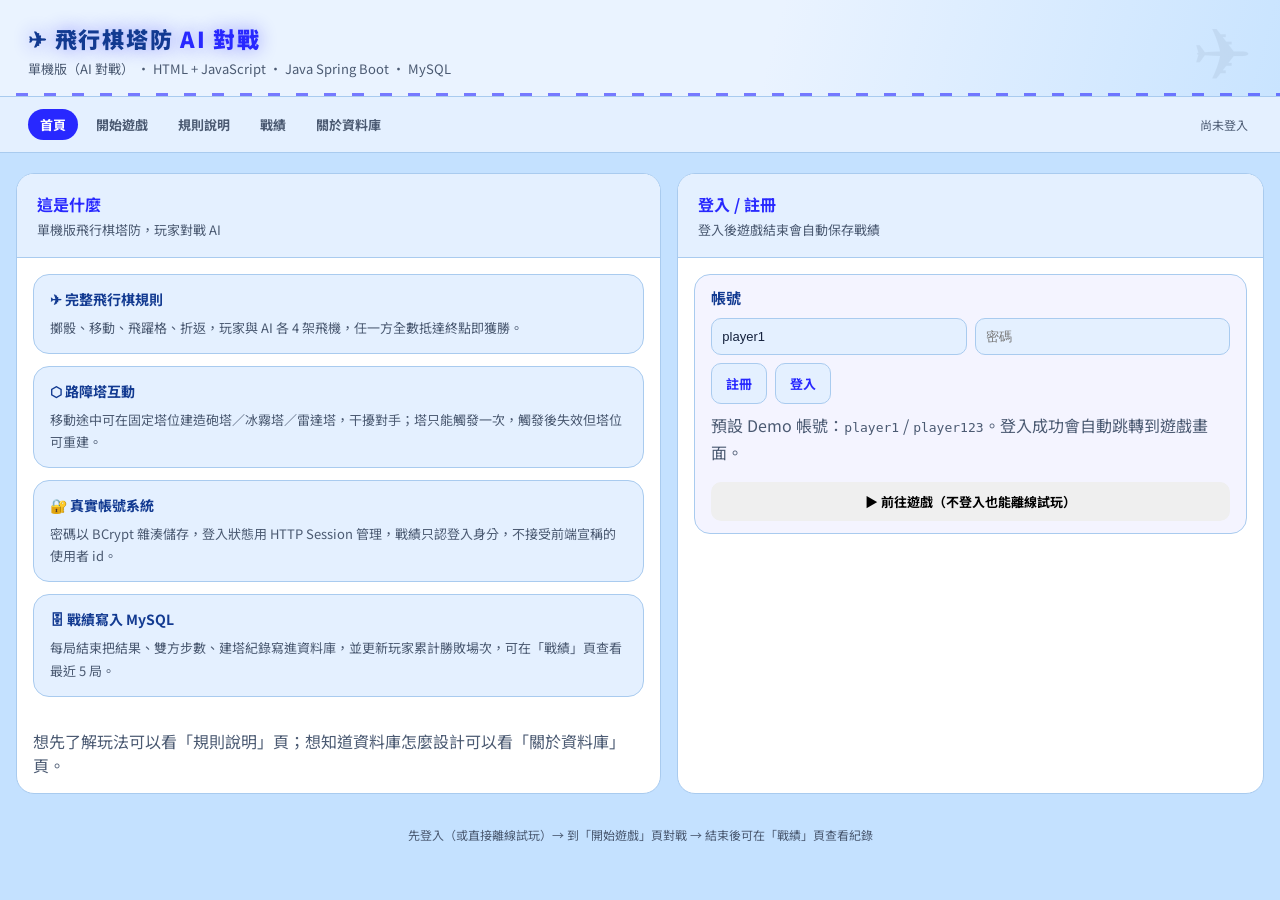
==== commit 9f3f7ec0: "cellphone-style commit" ====
--- a/src/main/resources/static/index.html
+++ b/src/main/resources/static/index.html
@@ -38,7 +38,7 @@
   </nav>
 
   <main class="wrap">
-    <div class="grid-main" style="grid-template-columns: 1.1fr 1fr;">
+    <div class="grid-main grid-main-intro">
 
       <!-- ===== 左：專案介紹 ===== -->
       <section class="card rule-panel">
--- a/src/main/resources/static/style.css
+++ b/src/main/resources/static/style.css
@@ -98,20 +98,6 @@
 /* ── STATUS：回合／骰子／回合數／建塔數 四格統計資訊 ── */
 .status { display: grid; grid-template-columns: repeat(4,1fr); gap: 10px; margin-bottom: 16px; align-content: start; }
 .stat { background: var(--panel2); border: 1px solid var(--border); border-radius: 14px; padding: 14px 12px; text-align: center; }
-/* 玩家識別狀態（原本在左側「準備起飛？」卡片內），移到這裡跟四格統計資訊同一個右欄，
-   用 grid-column: 1 / -1 讓它橫跨全部 4 欄，填滿統計格下方原本空白的區域 */
-.status #loginStatus {
-  grid-column: 1 / -1;
-  margin: 0;
-  background: var(--panel2);
-  border: 1px solid var(--border);
-  border-radius: 14px;
-  padding: 12px 14px;
-  font-size: 13px;
-  font-weight: 700;
-  color: var(--accent2-soft);
-  text-align: center;
-}
 .stat small { display: block; font-size: 11px; color: var(--muted); letter-spacing: .06em; text-transform: uppercase; margin-bottom: 6px; }
 .stat b { display: block; font-size: 22px; font-weight: 900; color: var(--accent2-soft); } /* 這個 <b> 標籤就是 app.js updateLabels() 會動態改內容的地方 */
 
@@ -163,6 +149,12 @@
 */
 .plane { position: absolute; width: 28px; height: 28px; display: flex; align-items: center; justify-content: center; z-index: 10; transition: left .35s ease, top .35s ease; filter: drop-shadow(0 2px 6px rgba(0,0,0,.6)); }
 .plane svg { width: 100%; height: 100%; }
+/* 移動過場動畫用的臨時飛機圖示（見 app.js animateMove()）：沿用 .plane 既有的 left/top transition
+   來產生逐格飛過去的效果，另外加上 opacity transition 給飛躍格「停頓→起跳」用的淡出淡入效果，
+   pointer-events:none 避免擋到棋盤格的滑鼠互動，z-index 疊在真正的飛機之上 */
+.plane-ghost { z-index: 15; pointer-events: none; transition: left .35s ease, top .35s ease, opacity .25s ease; }
+.plane-pop { animation: planePop .22s ease-out; }
+@keyframes planePop { from { opacity: 0; transform: scale(.4); } to { opacity: 1; transform: scale(1); } }
 .hangar-plane { display: inline-flex; align-items: center; justify-content: center; width: 22px; height: 22px; filter: drop-shadow(0 1px 3px rgba(0,0,0,.5)); }
 .hangar-plane svg { width: 100%; height: 100%; }
 
@@ -172,11 +164,19 @@
 
 /* ── PANEL ELEMENTS：整體版面配置細節（三欄格線、各個小區塊的排版） ── */
 .grid-main { display: grid; grid-template-columns: minmax(240px, 1fr) auto minmax(240px, 1fr); gap: 16px; } /* 左右兩欄彈性寬度、中間棋盤欄用 auto（依內容自動決定寬度） */
+/* index.html 專用的兩欄版型（介紹 + 登入）。原本是寫成 <div class="grid-main" style="grid-template-columns:1.1fr 1fr">
+   的行內樣式，但行內樣式的優先權比任何 CSS 規則都高，導致下面 @media 手機版的 1fr 收合規則永遠蓋不過去，
+   這裡改成獨立 class 才能被響應式規則正常覆寫。 */
+.grid-main-intro { grid-template-columns: 1.1fr 1fr; }
 .right-col { display: flex; flex-direction: column; gap: 16px; }
 .board-panel, .info-panel, .rule-panel, .db-panel { display: flex; flex-direction: column; }
-.top-row { display: grid; grid-template-columns: 1fr auto; gap: 14px; margin-bottom: 18px; align-items: center; }
-.board-header-row { display: grid; grid-template-columns: minmax(220px, 320px) 1fr; gap: 14px; margin-bottom: 18px; align-items: start; }
-.start-box.compact { padding: 14px 16px; }
+/* margin-bottom 不寫在這兩個 row 容器上，是因為 grid 容器的 margin 不會跟裡面的 grid item
+   （.start-box/.status/.controls，都是 margin-bottom:16px）collapse，兩個疊在一起會變成
+   16+18=34px，比 .card .body 的 16px 頂部 padding 明顯大一截；拿掉這裡的 margin-bottom，
+   改成完全依賴內層 item 自己的 16px margin-bottom，三段間距才會等高 */
+.top-row { display: grid; grid-template-columns: 1fr auto; gap: 14px; align-items: center; }
+.board-header-row { display: grid; grid-template-columns: minmax(220px, 320px) 1fr; gap: 14px; align-items: start; }
+.start-box.compact { padding: 12px 16px; }
 .start-box.compact h3 { font-size: 15px; margin-bottom: 10px; }
 .start-box.compact button { width: 100%; }
 .chip-wrapper { display: flex; justify-content: flex-end; align-items: center; }
@@ -190,7 +190,7 @@
 .player-id-row input:focus { outline: 1px solid var(--accent); }
 /* 覆蓋 .start-box.compact button 的 width:100%，讓確認按鈕與輸入框並排 */
 .start-box.compact .player-id-row button { width: auto; flex: 0 0 auto; padding: 10px 14px; }
-#loginStatus { color: var(--muted); font-size: 12px; margin-bottom: 10px; }
+#loginStatus { color: var(--muted); font-size: 12px; margin-bottom: 0; }
 
 /* 棋盤外框：用 aspect-ratio: 1/1 讓棋盤永遠維持正方形，不管視窗寬度怎麼變 */
 #board {
@@ -214,12 +214,26 @@
 .start-box h3 { margin: 0 0 8px; color: var(--accent2-soft); }
 .start-box p { color: var(--muted); line-height: 1.7; margin-bottom: 16px; }
 
+/* game.html 專用：「準備起飛？」標題跟「開始/重新開始」按鈕併成同一行，
+   把按鈕從 start-box 最下面搬到標題旁邊，讓下面的擲骰/移動/結束回合三顆按鈕能跟著往上補位。
+   選擇器特別加上 .start-box.compact 前綴，是因為 .start-box.compact h3/button（見上面）
+   本身特異度比單純的 .start-box-row h3/button 高，沒加前綴的話會被那兩條規則蓋掉。 */
+.start-box-row { display: flex; align-items: center; justify-content: space-between; gap: 10px; margin-bottom: 6px; }
+.start-box.compact .start-box-row h3 { margin: 0; white-space: nowrap; flex-shrink: 0; }
+.start-box.compact .start-box-row button { width: auto; flex: 0 1 auto; padding: 8px 12px; white-space: nowrap; }
+
+/* game.html 專用：卡片標題跟副標題併成同一行，取代原本上下兩行的堆疊寫法，省下來的高度讓下方內容跟著往上補位 */
+.title-inline { display: flex; align-items: baseline; gap: 10px; }
+.title-inline .subtitle { margin-top: 0; }
+
 /* 教學提示區塊（對應 index.html 裡的 #tipTitle / #tipText），左側有一條強調色的邊條，視覺上像便利貼提示 */
 .tutorial { border-left: 4px solid var(--accent); background: rgba(40,40,255,.06); border-radius: 14px; padding: 16px; margin-bottom: 16px; }
 .tutorial h3 { margin: 0 0 10px; color: var(--accent2-soft); font-size: 15px; }
 .tutorial div { color: var(--text); line-height: 1.75; }
 
-.tower-choice-panel { border: 1px solid var(--border); border-radius: 16px; padding: 16px; background: rgba(52,211,153,.05); }
+/* 全域重置把 <dialog> 預設的 margin:auto 清成 0，導致原本置中的彈窗跑去左上角，這裡要手動補回來 */
+.tower-dialog { margin: auto; border: 1px solid var(--border); border-radius: 20px; padding: 24px; max-width: 480px; width: 90%; background: var(--panel); box-shadow: 0 0 40px rgba(132,193,255,.15), 0 30px 60px rgba(0,0,0,.5); }
+.tower-dialog::backdrop { background: rgba(0,0,0,.75); backdrop-filter: blur(6px); }
 .tower-title { margin-bottom: 12px; }
 .tower-title h3 { margin: 0 0 6px; color: var(--accent); }
 .tower-title p { margin: 0; color: var(--muted); font-size: 13px; }
@@ -283,7 +297,7 @@
 
 /* ── RESPONSIVE：響應式設計，視窗變窄時把三欄改成單欄堆疊，避免內容擠壓變形 ── */
 @media (max-width: 1040px) {
-  .wrap { grid-template-columns: 1fr; }
+  .grid-main, .grid-main-intro { grid-template-columns: 1fr; }
   .top-row { grid-template-columns: 1fr; }
   .choice { grid-template-columns: 1fr; }
   .tower-types-panel { grid-template-columns: 1fr; }
@@ -295,7 +309,11 @@
   .card-header h2 { font-size: 15px; }
   .top-row, .choice { grid-template-columns: 1fr; }
   button { font-size: 14px; }
-  #board { min-height: 380px; }
+  /* .board-header-row 平常是「準備起飛？」跟四格統計並排（見上面 minmax(220px,320px) 1fr），
+     手機寬度不夠塞兩欄，四格統計會被擠成一條窄縫，「目前回合」這種四字標籤甚至會一個字一行。
+     這裡讓兩塊改成上下堆疊，統計格也從四欄改兩欄，寬度才夠排下文字。 */
+  .board-header-row { grid-template-columns: 1fr; }
+  .status { grid-template-columns: repeat(2, 1fr); }
 }
 
 /* 頁首那條會一直往右跑的跑道虛線動畫，純裝飾用，跟遊戲邏輯無關 */
